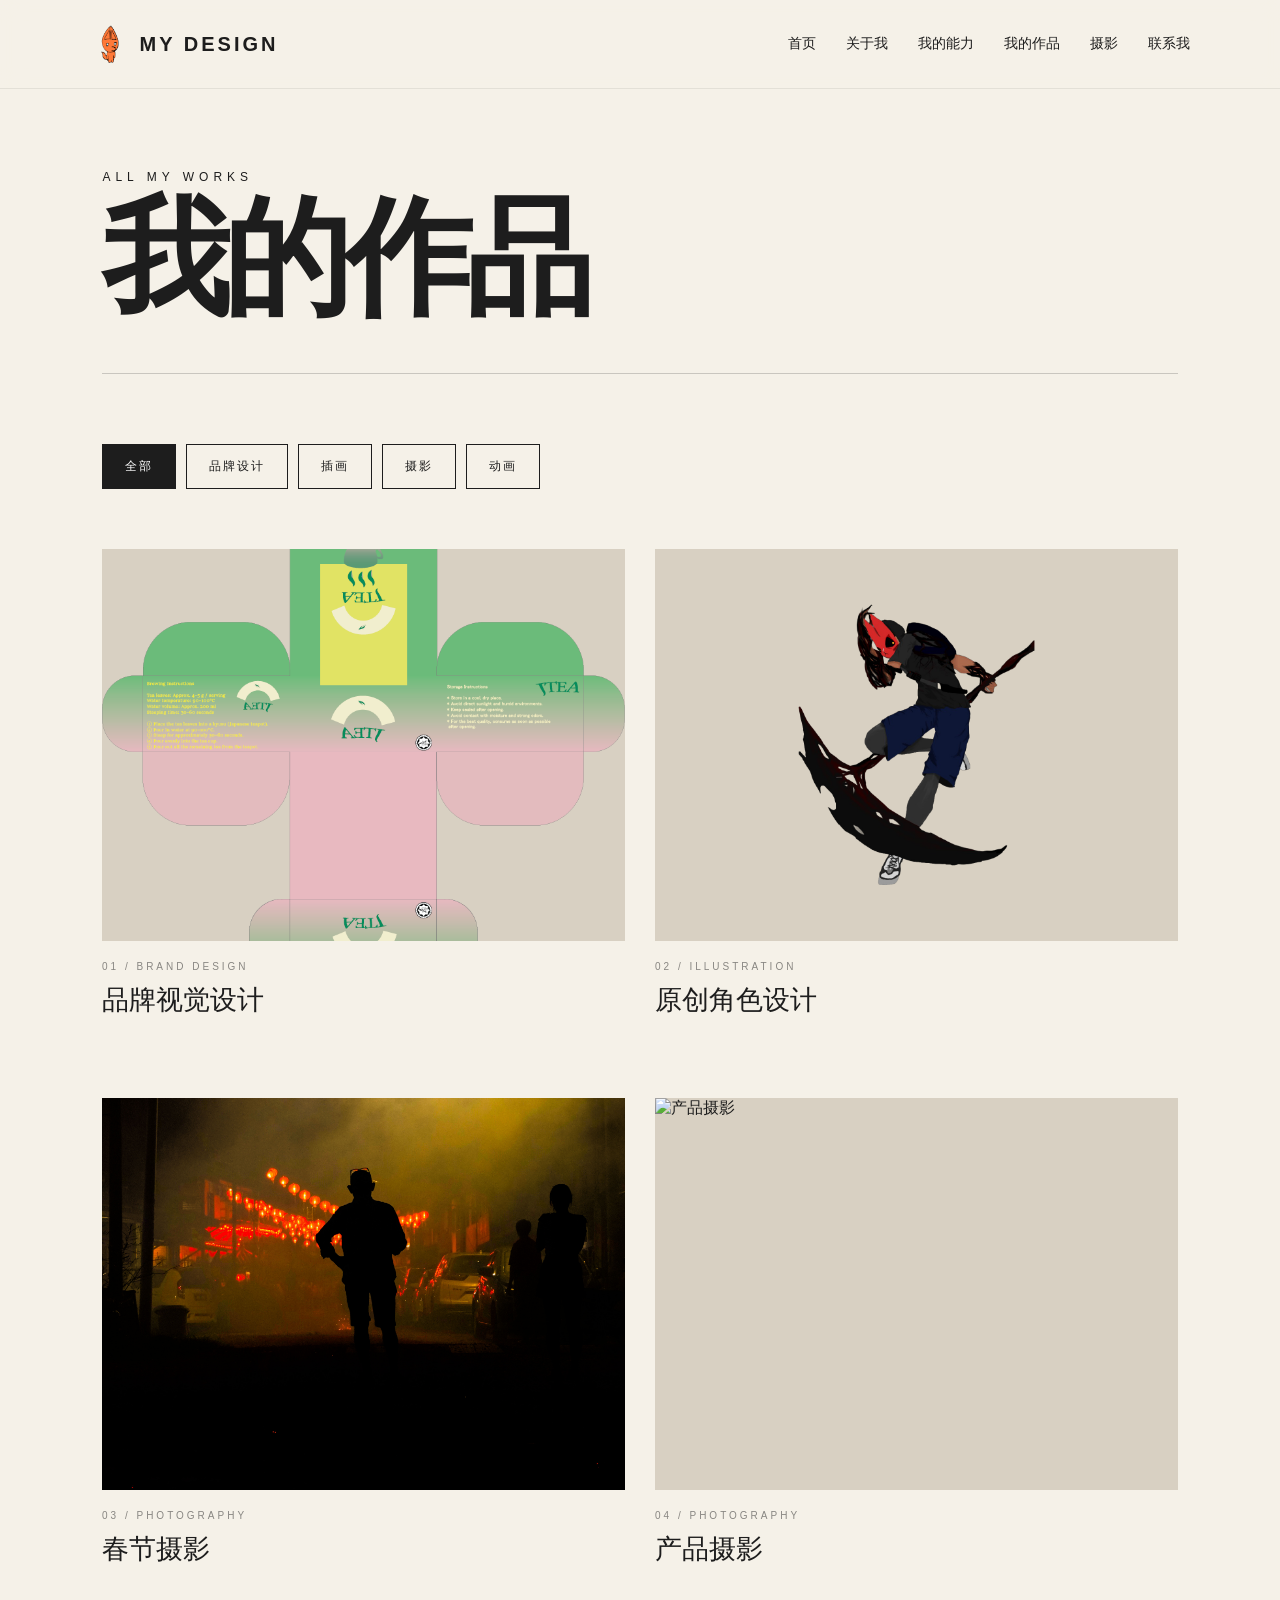
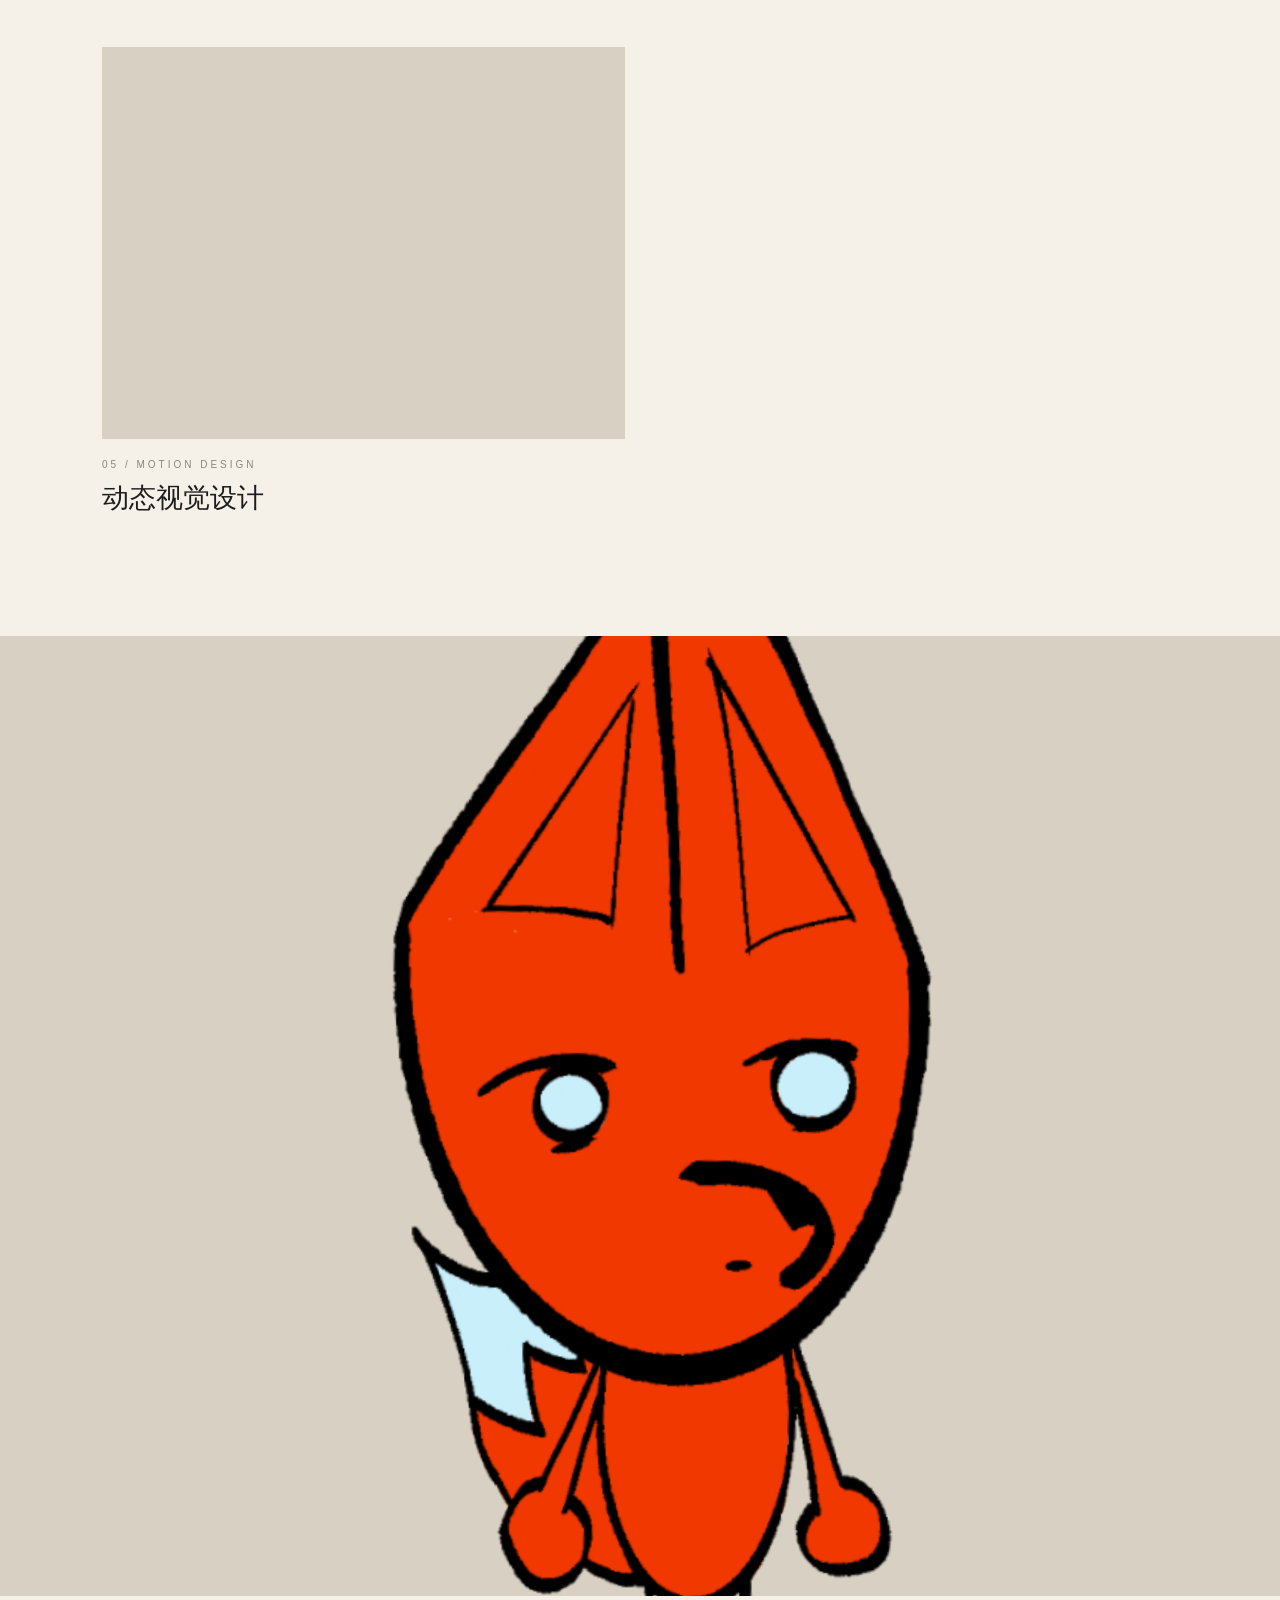
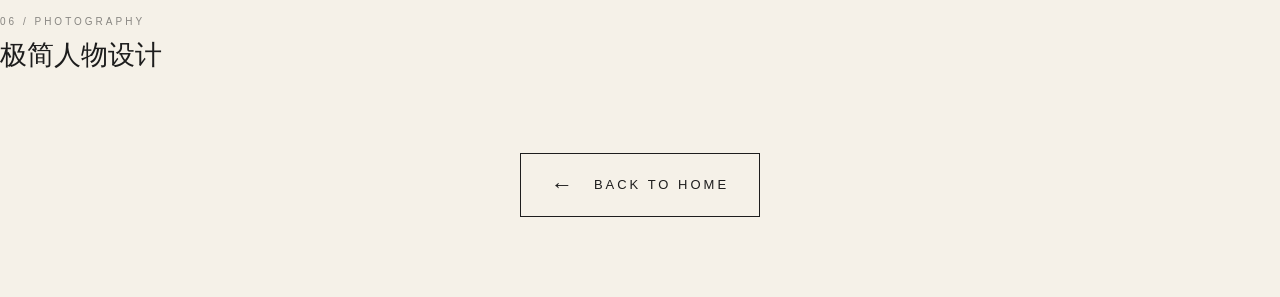
==== works.html @ d19c8706 "Update works.html" ====
<!DOCTYPE html>
<html lang="zh-CN">

<head>

    <meta charset="UTF-8">

    <meta name="viewport"
          content="width=device-width, initial-scale=1.0">

    <title>My Works - XioHu</title>

    <link rel="stylesheet"
          href="./css/works.css">

<link rel="icon"
      type="image/png"
      href="./png/%E6%9C%AA%E5%91%BD%E5%90%8D%E4%BD%9C%E5%93%81.png">

</head>


<body>


<!-- =====================================================
     NAVBAR
===================================================== -->

<header class="navbar">

<a href="./index.html" class="logo">
    <img src="./png/%E6%9C%AA%E5%91%BD%E5%90%8D%E4%BD%9C%E5%93%81.png" alt="XioHu Logo">
    <span>MY DESIGN</span>
</a>


    <nav>

        <a href="./index.html#home">
            首页
        </a>

        <a href="./index.html#about">
            关于我
        </a>

        <a href="./index.html#skills">
            我的能力
        </a>

        <a href="./index.html#works">
            我的作品
        </a>

        <a href="./index.html#photography">
            摄影
        </a>

        <a href="./index.html#contact">
            联系我
        </a>

    </nav>

</header>



<!-- =====================================================
     MAIN
===================================================== -->

<main>


<section class="works-page">


    <!-- =================================================
         PAGE TITLE
    ================================================== -->

    <div class="works-heading">

        <p>ALL MY WORKS</p>

        <h1>
            我的作品
        </h1>

        <div class="heading-line"></div>

    </div>



    <!-- =================================================
         FILTER
    ================================================== -->

    <div class="work-filter">

        <button
            class="filter-btn active"
            data-filter="all"
            type="button">

            全部

        </button>


        <button
            class="filter-btn"
            data-filter="brand"
            type="button">

            品牌设计

        </button>


        <button
            class="filter-btn"
            data-filter="illustration"
            type="button">

            插画

        </button>


        <button
            class="filter-btn"
            data-filter="photo"
            type="button">

            摄影

        </button>


        <button
            class="filter-btn"
            data-filter="motion"
            type="button">

            动画

        </button>

    </div>



    <!-- =================================================
         WORK GALLERY
    ================================================== -->

    <div class="works-gallery">


        <!-- =================================================
             WORK 01
        ================================================== -->

        <article
            class="portfolio-card"
            data-category="brand"
            data-type="image">

            <div class="portfolio-media">

                <img
                    src="./png/disign2.png"
                    alt="品牌视觉设计"
                    loading="lazy">

                <div class="portfolio-overlay">

                    <div class="overlay-content">

                        <p>
                            BRAND DESIGN
                        </p>

                        <h2>
                            品牌视觉设计
                        </h2>

                        <span>
                            Logo、包装以及品牌视觉系统设计。
                        </span>

                        <div class="view-work">
                            VIEW WORK ↗
                        </div>

                    </div>

                </div>

            </div>


            <div class="portfolio-info">

                <span>
                    01 / BRAND DESIGN
                </span>

                <h3>
                    品牌视觉设计
                </h3>

            </div>

        </article>



        <!-- =================================================
             WORK 02
        ================================================== -->

        <article
            class="portfolio-card"
            data-category="illustration"
            data-type="image">

            <div class="portfolio-media illustration-media">

                <img
                    src="./png/%5B002566%5D.png"
                    alt="原创角色设计"
                    loading="lazy">

                <div class="portfolio-overlay">

                    <div class="overlay-content">

                        <p>
                            ILLUSTRATION
                        </p>

                        <h2>
                            原创角色设计
                        </h2>

                        <span>
                            原创角色与数字插画作品。
                        </span>

                        <div class="view-work">
                            VIEW WORK ↗
                        </div>

                    </div>

                </div>

            </div>


            <div class="portfolio-info">

                <span>
                    02 / ILLUSTRATION
                </span>

                <h3>
                    原创角色设计
                </h3>

            </div>

        </article>



        <!-- =================================================
             WORK 03
        ================================================== -->

        <article
            class="portfolio-card"
            data-category="photo"
            data-type="image">

            <div class="portfolio-media">

                <img
                    src="./png/photograph/DSC0238.jpg"
                    alt="春节摄影"
                    loading="lazy">

                <div class="portfolio-overlay">

                    <div class="overlay-content">

                        <p>
                            PHOTOGRAPHY
                        </p>

                        <h2>
                            春节摄影
                        </h2>

                        <span>
                            生活、环境与人物摄影作品。
                        </span>

                        <div class="view-work">
                            VIEW PHOTO ↗
                        </div>

                    </div>

                </div>

            </div>


            <div class="portfolio-info">

                <span>
                    03 / PHOTOGRAPHY
                </span>

                <h3>
                    春节摄影
                </h3>

            </div>

        </article>



        <!-- =================================================
             WORK 04
        ================================================== -->

        <article
            class="portfolio-card"
            data-category="photo"
            data-type="image">

            <div class="portfolio-media">

                <img
                    src="./png/photograph/IMG_1667.JPG"
                    alt="产品摄影"
                    loading="lazy">

                <div class="portfolio-overlay">

                    <div class="overlay-content">

                        <p>
                            PHOTOGRAPHY
                        </p>

                        <h2>
                            产品摄影
                        </h2>

                        <span>
                            产品与商业视觉摄影。
                        </span>

                        <div class="view-work">
                            VIEW PHOTO ↗
                        </div>

                    </div>

                </div>

            </div>


            <div class="portfolio-info">

                <span>
                    04 / PHOTOGRAPHY
                </span>

                <h3>
                    产品摄影
                </h3>

            </div>

        </article>



        <!-- =================================================
             WORK 05
        ================================================== -->

        <article
            class="portfolio-card"
            data-category="motion"
            data-type="video">

            <div class="portfolio-media">

                <video
                    muted
                    loop
                    autoplay
                    playsinline
                    preload="metadata">

                    <source
                        src="./vidio/%E7%BB%98%E7%94%BB%E5%A7%94%E6%89%98_2.mp4"
                        type="video/mp4">

                    您的浏览器不支持视频播放。

                </video>


                <div class="portfolio-overlay">

                    <div class="overlay-content">

                        <p>
                            MOTION DESIGN
                        </p>

                        <h2>
                            动态视觉设计
                        </h2>

                        <span>
                            动画、视频编辑与动态视觉作品。
                        </span>

                        <div class="view-work">
                            VIEW VIDEO ↗
                        </div>

                    </div>

                </div>

            </div>


            <div class="portfolio-info">

                <span>
                    05 / MOTION DESIGN
                </span>

                <h3>
                    动态视觉设计
                </h3>

            </div>

        </article>


    </div>

</section>

</main>

        <!-- =================================================
             WORK 06
        ================================================== -->

        <article
            class="portfolio-card"
            data-category="illustration"
            data-type="image">

            <div class="portfolio-media">

                <img
                    src="./png/oc1 (1).png"
                    alt="极简人物设计"
                    loading="lazy">

                <div class="portfolio-overlay">

                    <div class="overlay-content">

                        <p>
                            ILLUSTRATION
                        </p>

                        <h2>
                            极简人物设计
                        </h2>

                        <span>
                            极简的卡通人物设计
                        </span>

                        <div class="view-work">
                            VIEW PHOTO ↗
                        </div>

                    </div>

                </div>

            </div>


            <div class="portfolio-info">

                <span>
                    06 / PHOTOGRAPHY
                </span>

                <h3>
                    极简人物设计
                </h3>

            </div>

        </article>


<!-- =====================================================
     LIGHTBOX
===================================================== -->

<div
    class="work-lightbox"
    id="workLightbox"
    aria-hidden="true">

    <button
        class="lightbox-close"
        id="lightboxClose"
        type="button"
        aria-label="关闭">

        ×

    </button>


    <div
        class="lightbox-inner"
        id="lightboxInner">

    </div>

</div>



<!-- =====================================================
     FOOTER
===================================================== -->

<footer class="works-footer">

    <a href="./index.html" class="back-home">
        <span class="back-arrow">←</span>
        <span>BACK TO HOME</span>
    </a>

</footer>


<script src="./js/works.js"></script>

</body>

</html>
---- css/works.css ----
/* =========================================================
   GLOBAL
========================================================= */

* {
    margin: 0;
    padding: 0;
    box-sizing: border-box;
}


html {
    scroll-behavior: smooth;
}


body {
    font-family:
        Arial,
        Helvetica,
        sans-serif;

    background: #f5f1e8;

    color: #1d1d1d;

    overflow-x: hidden;
}


img,
video {
    max-width: 100%;
}



/* =========================================================
   NAVBAR
========================================================= */

.navbar {

    width: 100%;

    padding: 25px 7%;

    display: flex;

    justify-content: space-between;

    align-items: center;

    position: fixed;

    top: 0;
    left: 0;

    background:
        rgba(245, 241, 232, 0.88);

    backdrop-filter:
        blur(12px);

    -webkit-backdrop-filter:
        blur(12px);

    border-bottom:
        1px solid
        rgba(29, 29, 29, 0.08);

    z-index: 1000;
}


/* =========================
   LOGO
========================= */

.logo {
    display: flex;
    align-items: center;
    gap: 12px;

    text-decoration: none;
    color: #1d1d1d;

    font-size: 20px;
    font-weight: bold;
    letter-spacing: 3px;

    transition: opacity 0.3s ease,
                transform 0.3s ease;
}


/* Logo 图标 */

.logo img {
    width: 38px;
    height: 38px;

    object-fit: contain;

    display: block;

    transition: transform 0.4s ease;
}


/* 鼠标移动到 Logo */

.logo:hover {
    opacity: 0.75;
}


/* 图标旋转/放大 */

.logo:hover img {
    transform: scale(1.08) rotate(-5deg);
}

.navbar nav {

    display: flex;

    gap: 30px;
}


.navbar nav a {

    color: #1d1d1d;

    text-decoration: none;

    font-size: 14px;

    position: relative;

    transition:
        opacity 0.3s ease,
        transform 0.3s ease;
}


.navbar nav a::after {

    content: "";

    position: absolute;

    left: 0;
    bottom: -6px;

    width: 100%;
    height: 1px;

    background: #1d1d1d;

    transform:
        scaleX(0);

    transform-origin: right;

    transition:
        transform 0.35s ease;
}


.navbar nav a:hover {

    opacity: 0.7;

    transform:
        translateY(-2px);
}


.navbar nav a:hover::after {

    transform:
        scaleX(1);

    transform-origin: left;
}



/* =========================================================
   WORK PAGE
========================================================= */

.works-page {

    min-height: 100vh;

    padding:
        170px
        8%
        120px;
}



/* =========================================================
   HEADING
========================================================= */

.works-heading {

    margin-bottom: 70px;
}


.works-heading > p {

    font-size: 12px;

    letter-spacing: 5px;

    margin-bottom: 20px;
}


.works-heading h1 {

    font-size:
        clamp(
            70px,
            10vw,
            150px
        );

    line-height: 0.85;

    letter-spacing: -7px;

    font-weight: 900;
}


.heading-line {

    width: 100%;

    height: 1px;

    background: #1d1d1d;

    margin-top: 60px;

    opacity: 0.2;
}



/* =========================================================
   FILTER
========================================================= */

.work-filter {

    display: flex;

    flex-wrap: wrap;

    gap: 10px;

    margin-bottom: 60px;
}


.filter-btn {

    border:
        1px solid #1d1d1d;

    background: transparent;

    color: #1d1d1d;

    padding:
        13px 22px;

    font-size: 12px;

    letter-spacing: 2px;

    cursor: pointer;

    position: relative;

    overflow: hidden;

    transition:
        color 0.35s ease,
        transform 0.35s ease;
}


.filter-btn::before {

    content: "";

    position: absolute;

    inset: 0;

    background: #1d1d1d;

    transform:
        translateY(100%);

    transition:
        transform 0.35s ease;

    z-index: -1;
}


.filter-btn:hover {

    color: white;

    transform:
        translateY(-3px);
}


.filter-btn:hover::before {

    transform:
        translateY(0);
}


.filter-btn.active {

    background: #1d1d1d;

    color: white;
}


.filter-btn.active::before {

    display: none;
}



/* =========================================================
   GALLERY
========================================================= */

.works-gallery {

    display: grid;

    grid-template-columns:
        repeat(2, minmax(0, 1fr));

    gap:
        80px 30px;
}



/* =========================================================
   CARD
========================================================= */

.portfolio-card {

    min-width: 0;

    animation:
        cardReveal
        0.7s
        cubic-bezier(.16,1,.3,1)
        both;
}


@keyframes cardReveal {

    from {

        opacity: 0;

        transform:
            translateY(35px)
            scale(0.98);
    }

    to {

        opacity: 1;

        transform:
            translateY(0)
            scale(1);
    }

}



/* =========================================================
   MEDIA
========================================================= */

.portfolio-media {

    position: relative;

    width: 100%;

    aspect-ratio: 4 / 3;

    overflow: hidden;

    background: #d8d0c2;

    cursor: pointer;
}


.portfolio-media img,
.portfolio-media video {

    width: 100%;

    height: 100%;

    display: block;

    object-fit: cover;

    transition:
        transform
        0.8s
        cubic-bezier(.16,1,.3,1),

        filter
        0.6s ease;
}


/* 插画不要裁切 */

.illustration-media img {

    object-fit: contain;

    background:
        #d8d0c2;

    padding: 20px;
}



/* =========================================================
   IMAGE HOVER
========================================================= */

.portfolio-card:hover
.portfolio-media img,

.portfolio-card:hover
.portfolio-media video {

    transform:
        scale(1.06);
}



/* =========================================================
   OVERLAY
========================================================= */

.portfolio-overlay {

    position: absolute;

    inset: 0;

    display: flex;

    align-items: flex-end;

    padding: 35px;

    background:
        linear-gradient(
            to top,
            rgba(0,0,0,0.9),
            rgba(0,0,0,0.35),
            transparent
        );

    opacity: 0;

   pointer-events: none;

    transition:
        opacity 0.5s ease;
}


.portfolio-card:hover
.portfolio-overlay {

    opacity: 1;
}



/* =========================================================
   OVERLAY CONTENT
========================================================= */

.overlay-content {

    color: white;

    transform:
        translateY(25px);

    transition:
        transform
        0.5s
        cubic-bezier(.16,1,.3,1);
}


.portfolio-card:hover
.overlay-content {

    transform:
        translateY(0);
}


.overlay-content p {

    font-size: 10px;

    letter-spacing: 4px;

    margin-bottom: 12px;

    opacity: 0.7;
}


.overlay-content h2 {

    font-size: 32px;

    margin-bottom: 12px;

    font-weight: 500;
}


.overlay-content span {

    display: block;

    max-width: 420px;

    font-size: 13px;

    line-height: 1.7;

    opacity: 0.8;

    margin-bottom: 22px;
}


.view-work {

    display: inline-block;

    font-size: 11px;

    letter-spacing: 3px;

    border-bottom:
        1px solid white;

    padding-bottom: 5px;
}



/* =========================================================
   CARD INFO
========================================================= */

.portfolio-info {

    padding-top: 20px;
}


.portfolio-info span {

    display: block;

    font-size: 10px;

    letter-spacing: 3px;

    opacity: 0.5;

    margin-bottom: 10px;
}


.portfolio-info h3 {

    font-size: 27px;

    font-weight: 500;
}



/* =========================================================
   FILTER HIDDEN
========================================================= */

.portfolio-card.hidden {

    display: none;
}



/* =========================================================
   LIGHTBOX
========================================================= */

.work-lightbox {

    position: fixed;

    inset: 0;

    width: 100%;

    height: 100%;

    background:
        rgba(10,10,10,0.96);

    display: flex;

    justify-content: center;

    align-items: center;

    padding: 50px;

    opacity: 0;

    visibility: hidden;

    pointer-events: none;

    z-index: 9999;

    transition:
        opacity 0.4s ease,
        visibility 0.4s ease;

    backdrop-filter:
        blur(15px);

    -webkit-backdrop-filter:
        blur(15px);
}


.work-lightbox.active {

    opacity: 1;

    visibility: visible;

    pointer-events: auto;
}



/* =========================================================
   LIGHTBOX INNER
========================================================= */

.lightbox-inner {

    max-width: 92vw;

    max-height: 90vh;

    display: flex;

    justify-content: center;

    align-items: center;

    transform:
        scale(0.85);

    opacity: 0;

    transition:
        transform
        0.5s
        cubic-bezier(.16,1,.3,1),

        opacity
        0.4s ease;
}


.work-lightbox.active
.lightbox-inner {

    transform:
        scale(1);

    opacity: 1;
}


.lightbox-inner img,
.lightbox-inner video {

    max-width: 92vw;

    max-height: 88vh;

    width: auto;

    height: auto;

    display: block;

    object-fit: contain;

    box-shadow:
        0 30px 100px
        rgba(0,0,0,0.5);
}



/* =========================================================
   CLOSE BUTTON
========================================================= */

.lightbox-close {

    position: absolute;

    top: 25px;

    right: 35px;

    width: 55px;

    height: 55px;

    border:
        1px solid
        rgba(255,255,255,0.3);

    background:
        rgba(255,255,255,0.08);

    color: white;

    font-size: 35px;

    font-weight: 200;

    cursor: pointer;

    z-index: 10001;

    transition:
        background 0.3s ease,
        color 0.3s ease,
        transform 0.3s ease;
}


.lightbox-close:hover {

    background: white;

    color: #1d1d1d;

    transform:
        rotate(90deg);
}



/* =========================================================
   FOOTER
========================================================= */

footer {

    padding: 30px;

    background: #1d1d1d;

    text-align: center;
}


footer a {

    color: white;

    text-decoration: none;

    font-size: 12px;

    letter-spacing: 3px;

    transition:
        opacity 0.3s ease;
}


footer a:hover {

    opacity: 0.5;
}



/* =========================================================
   MOBILE
========================================================= */

@media (max-width: 768px) {


    /* NAVBAR */

    .navbar {

        padding: 20px;
    }


    .navbar nav {

        display: none;
    }



    /* PAGE */

    .works-page {

        padding:
            130px
            20px
            80px;
    }



    /* TITLE */

    .works-heading {

        margin-bottom: 50px;
    }


    .works-heading h1 {

        font-size: 70px;

        letter-spacing: -4px;
    }


    .heading-line {

        margin-top: 40px;
    }



    /* FILTER */

    .work-filter {

        gap: 8px;

        margin-bottom: 45px;
    }


    .filter-btn {

        padding:
            11px 16px;

        font-size: 11px;
    }



    /* GALLERY */

    .works-gallery {

        grid-template-columns: 1fr;

        gap: 60px;
    }



    /* MEDIA */

    .portfolio-media {

        aspect-ratio: 4 / 3;
    }


    .illustration-media {

        aspect-ratio: 4 / 3;
    }



    /* OVERLAY */

    .portfolio-overlay {

        opacity: 1;

        padding: 25px;

        background:
            linear-gradient(
                to top,
                rgba(0,0,0,0.82),
                rgba(0,0,0,0.1),
                transparent
            );
    }


    .overlay-content {

        transform:
            translateY(0);
    }


    .overlay-content p {

        font-size: 9px;

        letter-spacing: 3px;
    }


    .overlay-content h2 {

        font-size: 25px;
    }


    .overlay-content span {

        font-size: 12px;

        margin-bottom: 15px;
    }



    /* INFO */

    .portfolio-info h3 {

        font-size: 24px;
    }



    /* LIGHTBOX */

    .work-lightbox {

        padding: 20px;
    }


    .lightbox-inner {

        max-width: 95vw;

        max-height: 85vh;
    }


    .lightbox-inner img,
    .lightbox-inner video {

        max-width: 95vw;

        max-height: 82vh;
    }


    .lightbox-close {

        top: 15px;

        right: 15px;

        width: 45px;

        height: 45px;

        font-size: 28px;
    }



    /* FOOTER */

    footer {

        padding:
            25px 20px;
    }

}
/* =========================
   BACK TO HOME
========================= */

.works-footer {
    width: 100%;
    padding: 80px 8%;
    display: flex;
    justify-content: center;
    align-items: center;
    background: #f5f1e8;
}


/* 按钮 */

.back-home {
    position: relative;

    display: inline-flex;
    align-items: center;
    gap: 18px;

    padding: 18px 30px;

    border: 1px solid #1d1d1d;

    color: #1d1d1d;

    text-decoration: none;

    font-size: 13px;
    letter-spacing: 3px;

    overflow: hidden;

    transition:
        color 0.4s ease,
        transform 0.4s ease;
}


/* 黑色背景动画 */

.back-home::before {
    content: "";

    position: absolute;

    left: 0;
    bottom: 0;

    width: 100%;
    height: 0%;

    background: #1d1d1d;

    transition: height 0.4s cubic-bezier(.16,1,.3,1);

    z-index: 0;
}


/* 文字放在背景上面 */

.back-home span {
    position: relative;
    z-index: 1;
}


/* 箭头 */

.back-arrow {
    font-size: 22px;

    transition:
        transform 0.4s cubic-bezier(.16,1,.3,1);
}


/* Hover */

.back-home:hover {
    color: white;

    transform: translateY(-5px);
}


/* 黑色背景升起 */

.back-home:hover::before {
    height: 100%;
}


/* 箭头向左移动 */

.back-home:hover .back-arrow {
    transform: translateX(-7px);
}
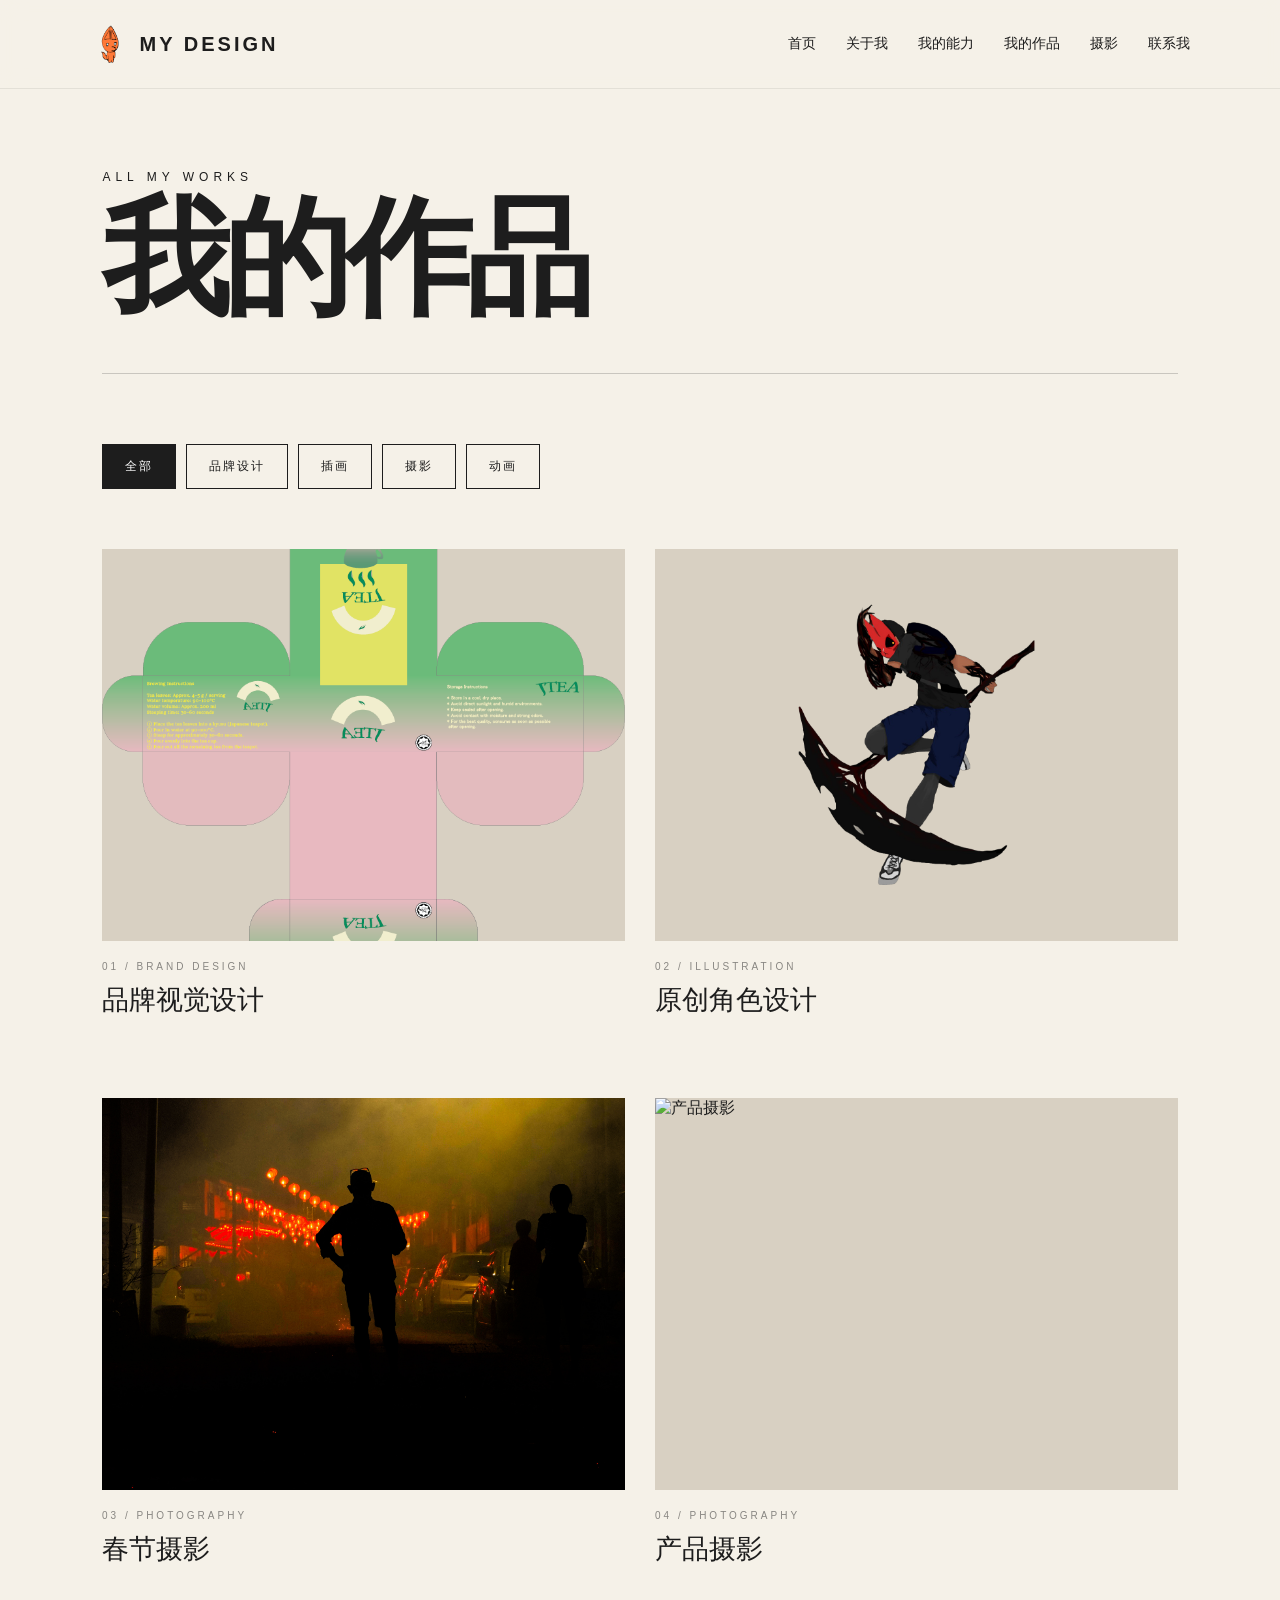
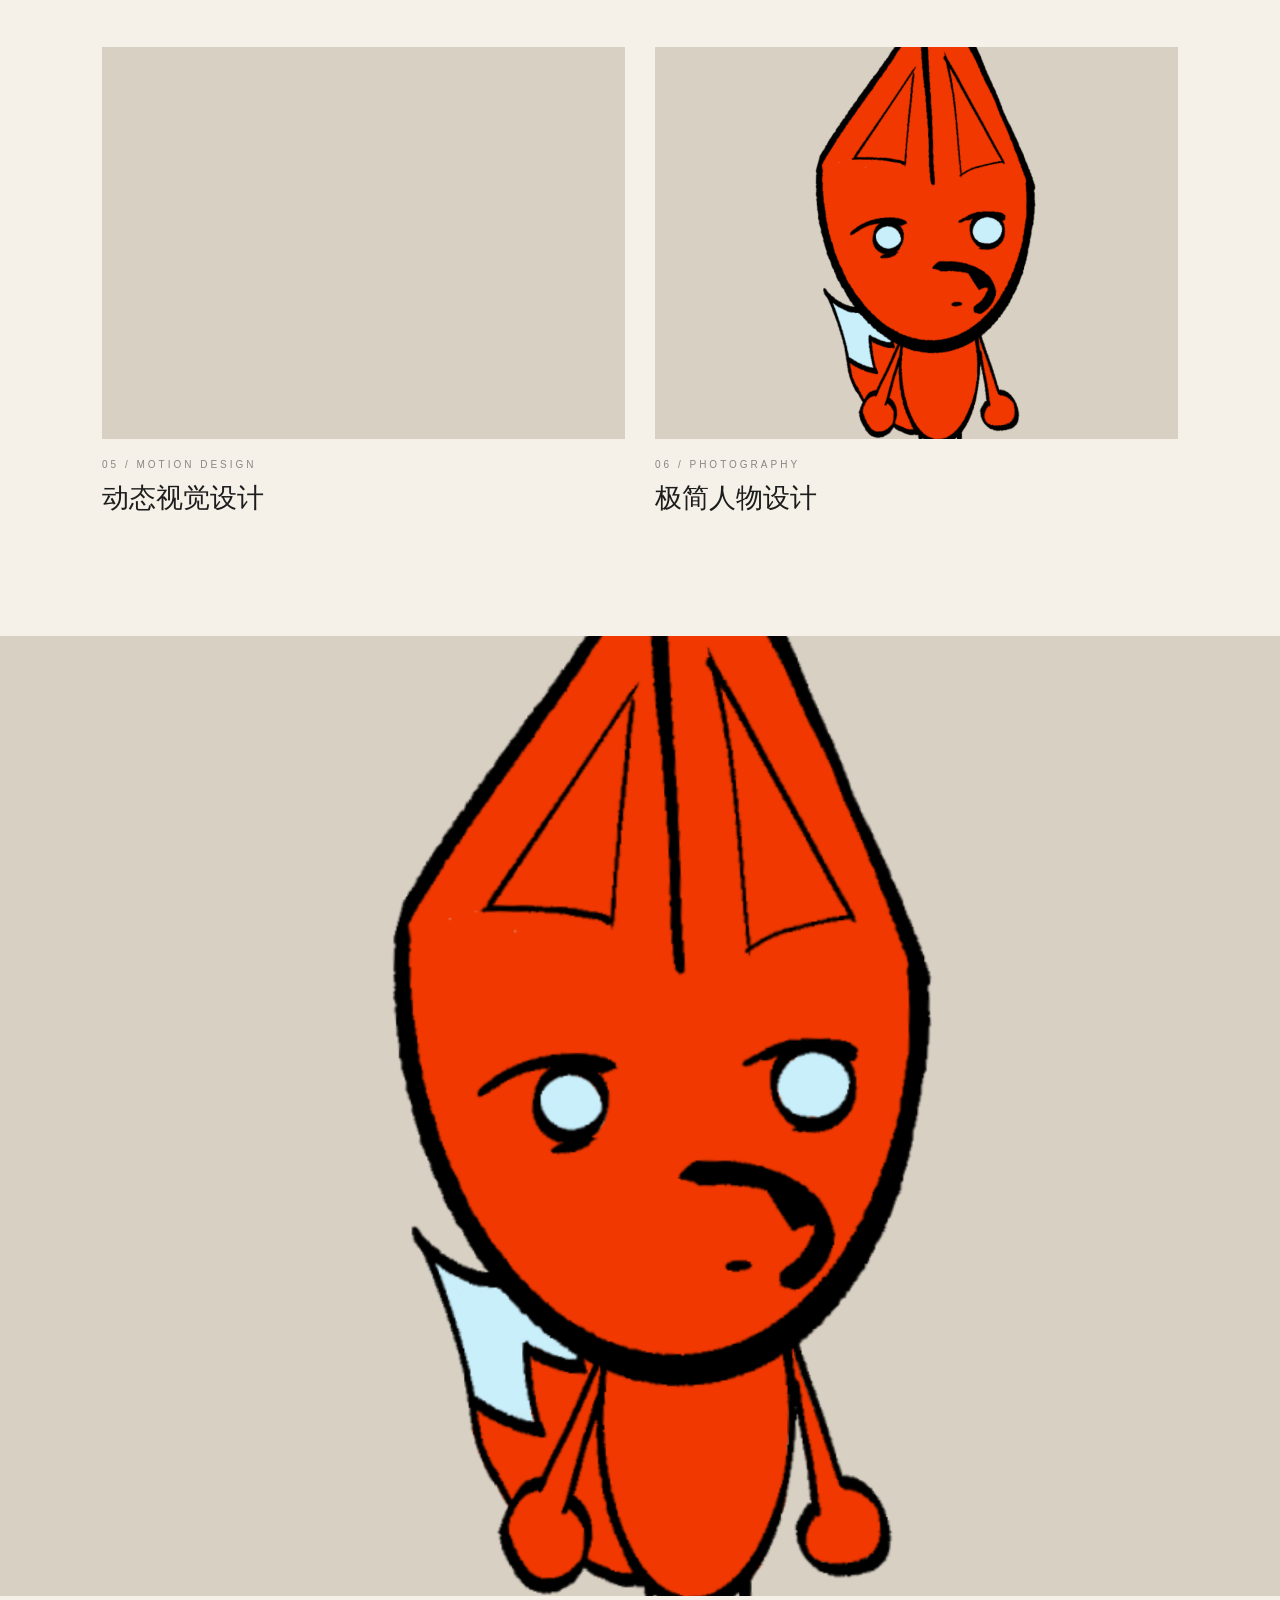
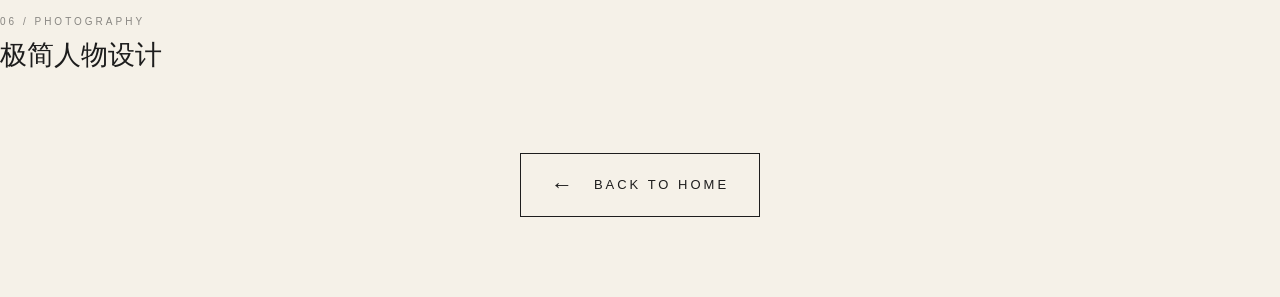
==== commit 566fdde3: "Update works.html" ====
--- a/works.html
+++ b/works.html
@@ -464,14 +464,6 @@
             </div>
 
         </article>
-
-
-    </div>
-
-</section>
-
-</main>
-
         <!-- =================================================
              WORK 06
         ================================================== -->
@@ -529,6 +521,69 @@
 
         </article>
 
+    </div>
+
+</section>
+
+    </main>
+        <!-- =================================================
+             WORK 06
+        ================================================== -->
+
+        <article
+            class="portfolio-card"
+            data-category="illustration"
+            data-type="image">
+
+            <div class="portfolio-media">
+
+                <img
+                    src="./png/oc1 (1).png"
+                    alt="极简人物设计"
+                    loading="lazy">
+
+                <div class="portfolio-overlay">
+
+                    <div class="overlay-content">
+
+                        <p>
+                            ILLUSTRATION
+                        </p>
+
+                        <h2>
+                            极简人物设计
+                        </h2>
+
+                        <span>
+                            极简的卡通人物设计
+                        </span>
+
+                        <div class="view-work">
+                            VIEW PHOTO ↗
+                        </div>
+
+                    </div>
+
+                </div>
+
+            </div>
+
+
+            <div class="portfolio-info">
+
+                <span>
+                    06 / PHOTOGRAPHY
+                </span>
+
+                <h3>
+                    极简人物设计
+                </h3>
+
+            </div>
+
+        </article>
+
+    
 
 <!-- =====================================================
      LIGHTBOX
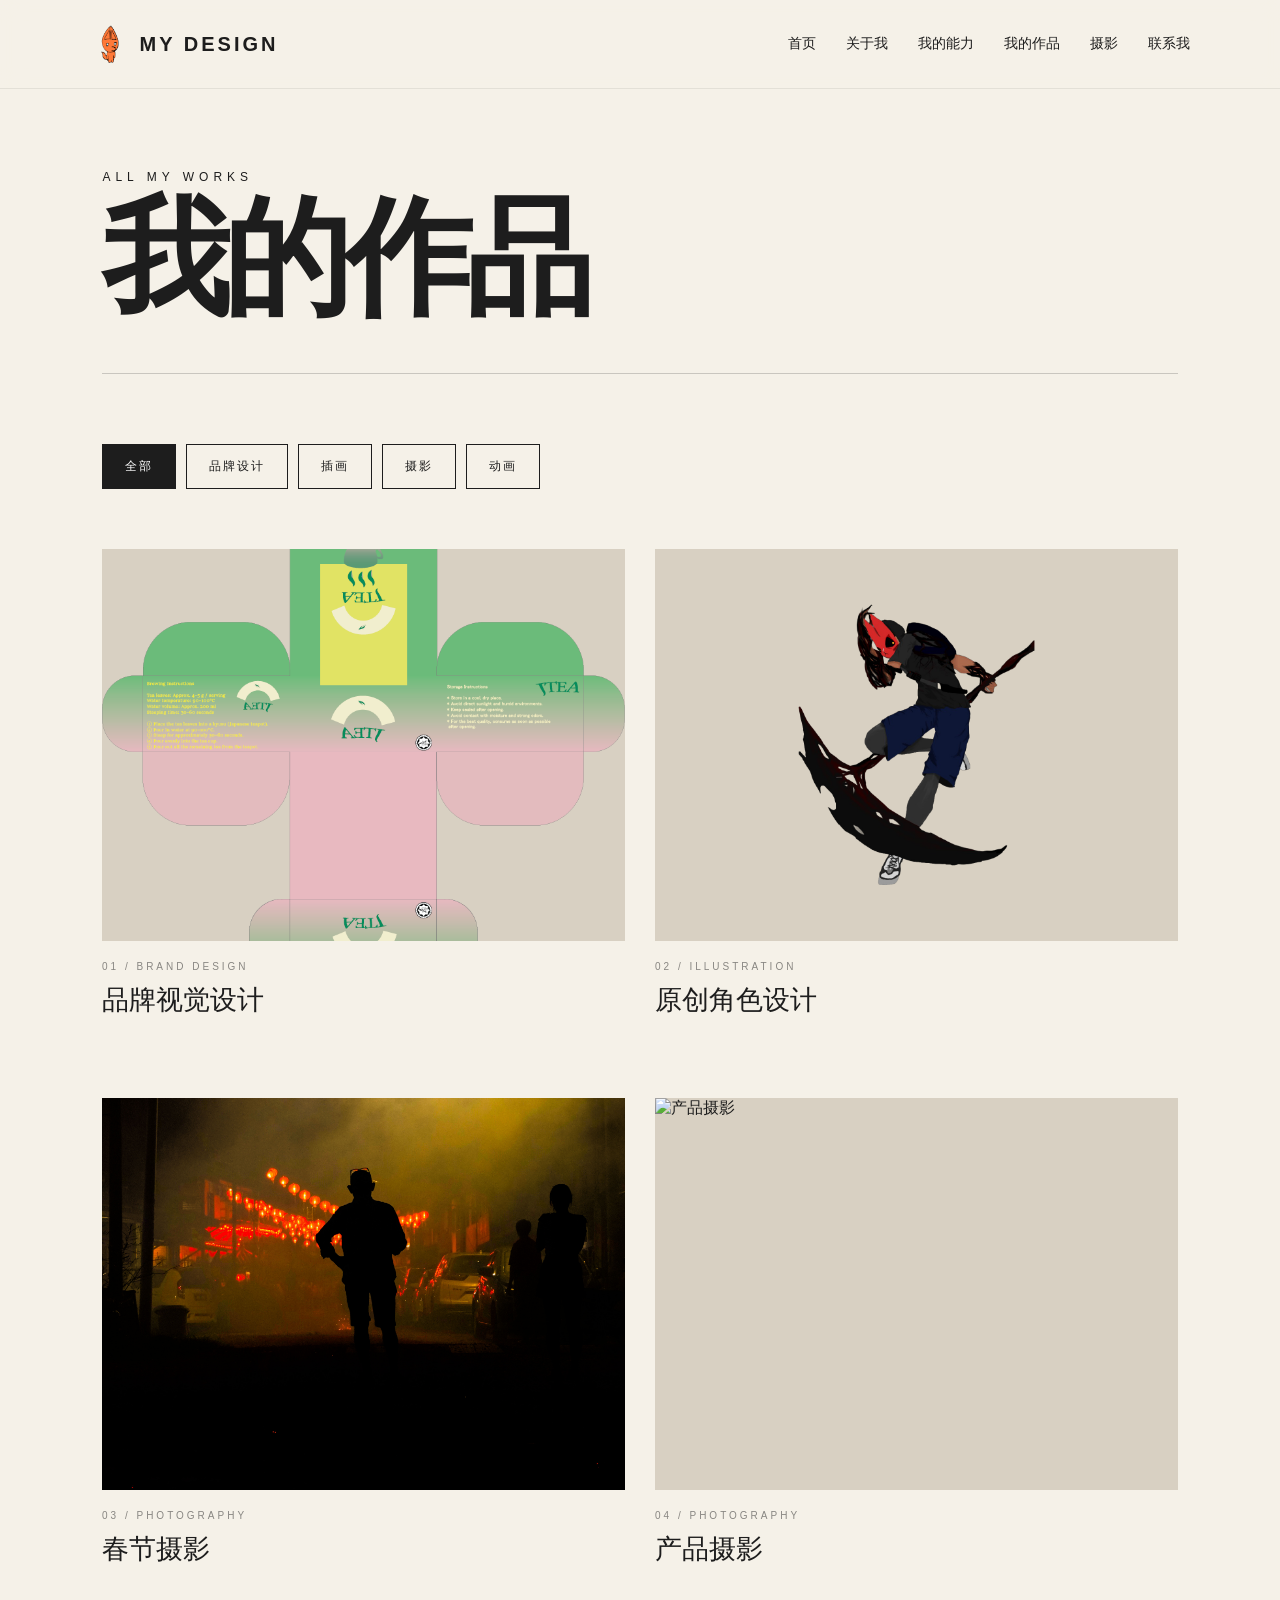
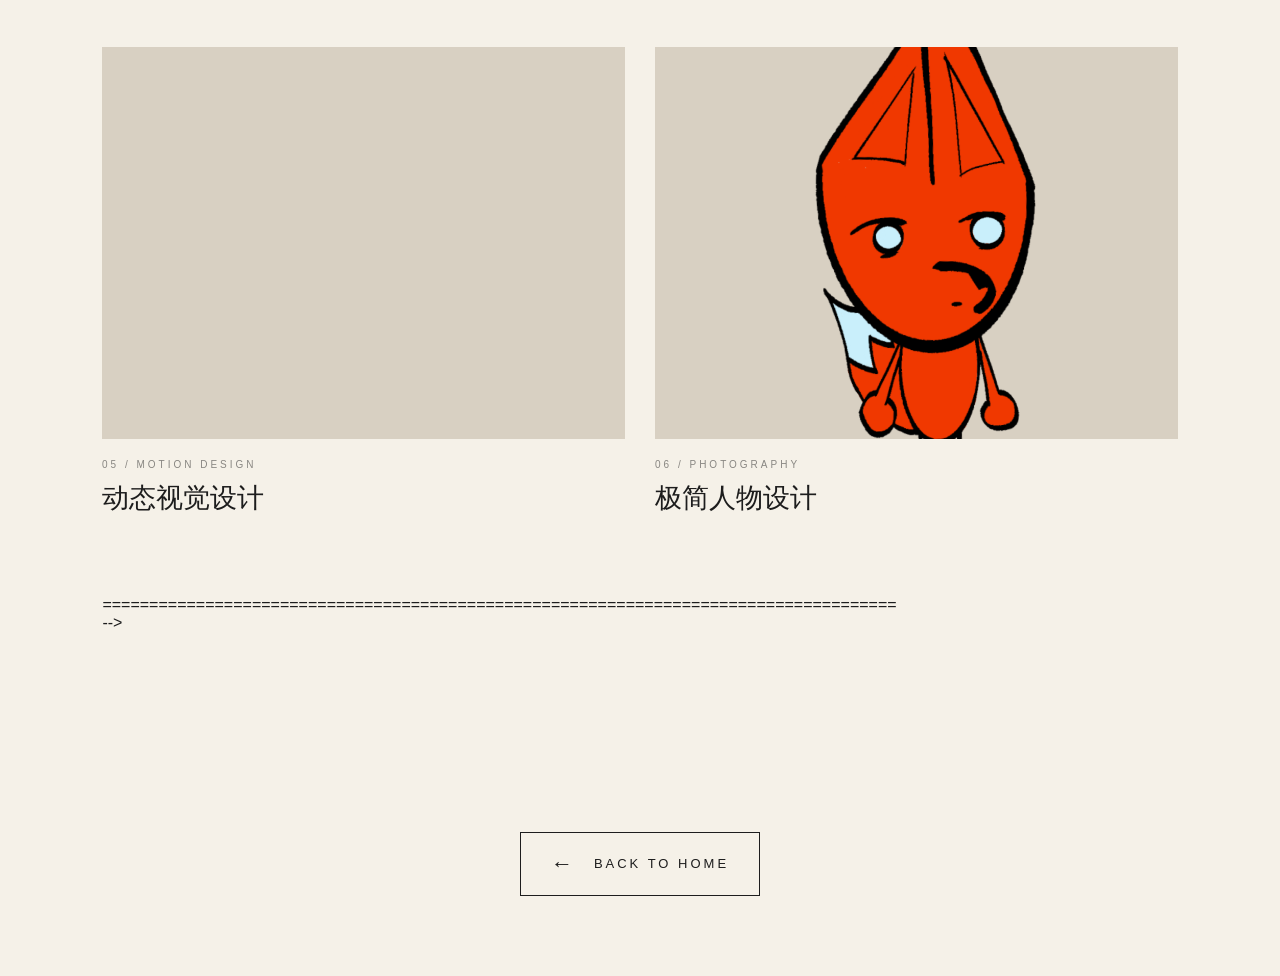
==== commit 2d8aee98: "Update works.html" ====
--- a/works.html
+++ b/works.html
@@ -520,71 +520,13 @@
             </div>
 
         </article>
-
+===================================================================================== -->
     </div>
 
 </section>
 
     </main>
-        <!-- =================================================
-             WORK 06
-        ================================================== -->
-
-        <article
-            class="portfolio-card"
-            data-category="illustration"
-            data-type="image">
-
-            <div class="portfolio-media">
-
-                <img
-                    src="./png/oc1 (1).png"
-                    alt="极简人物设计"
-                    loading="lazy">
-
-                <div class="portfolio-overlay">
-
-                    <div class="overlay-content">
-
-                        <p>
-                            ILLUSTRATION
-                        </p>
-
-                        <h2>
-                            极简人物设计
-                        </h2>
-
-                        <span>
-                            极简的卡通人物设计
-                        </span>
-
-                        <div class="view-work">
-                            VIEW PHOTO ↗
-                        </div>
-
-                    </div>
-
-                </div>
-
-            </div>
-
-
-            <div class="portfolio-info">
-
-                <span>
-                    06 / PHOTOGRAPHY
-                </span>
-
-                <h3>
-                    极简人物设计
-                </h3>
-
-            </div>
-
-        </article>
-
-    
-
+ 
 <!-- =====================================================
      LIGHTBOX
 ===================================================== -->
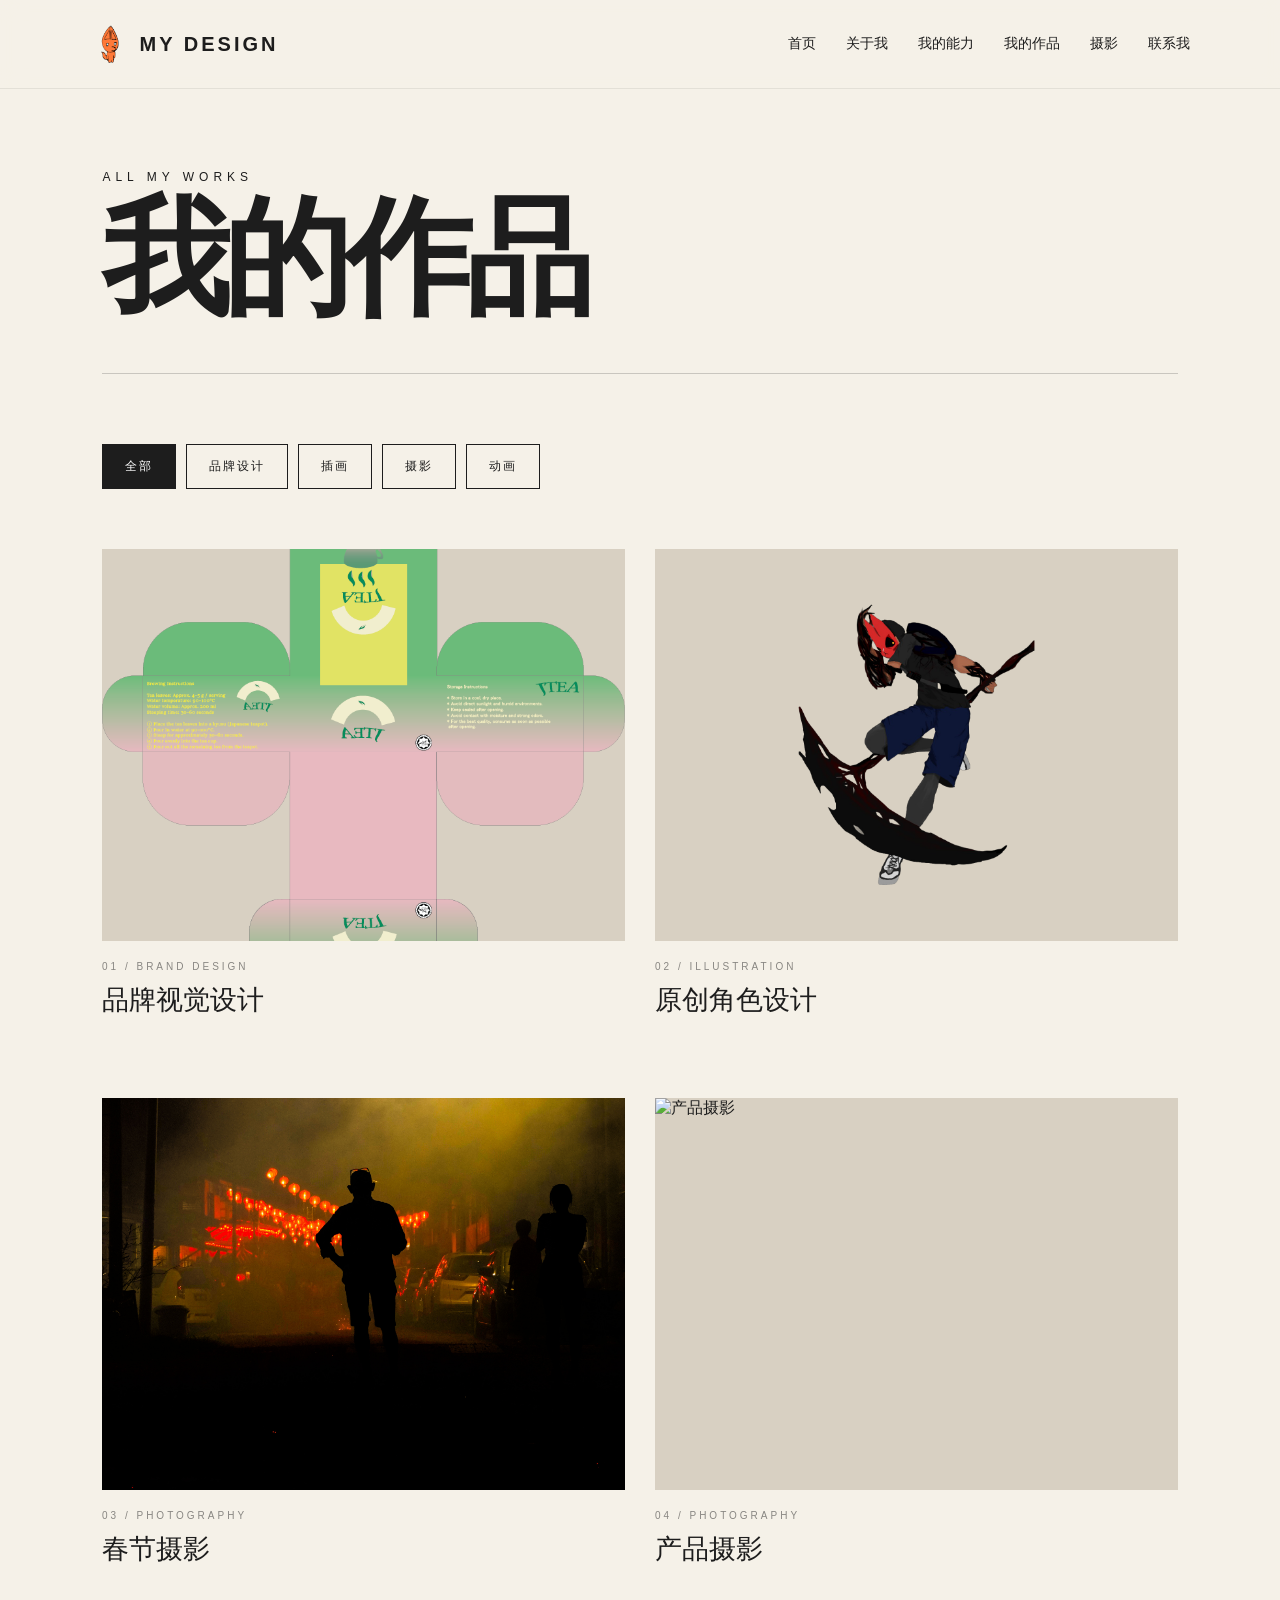
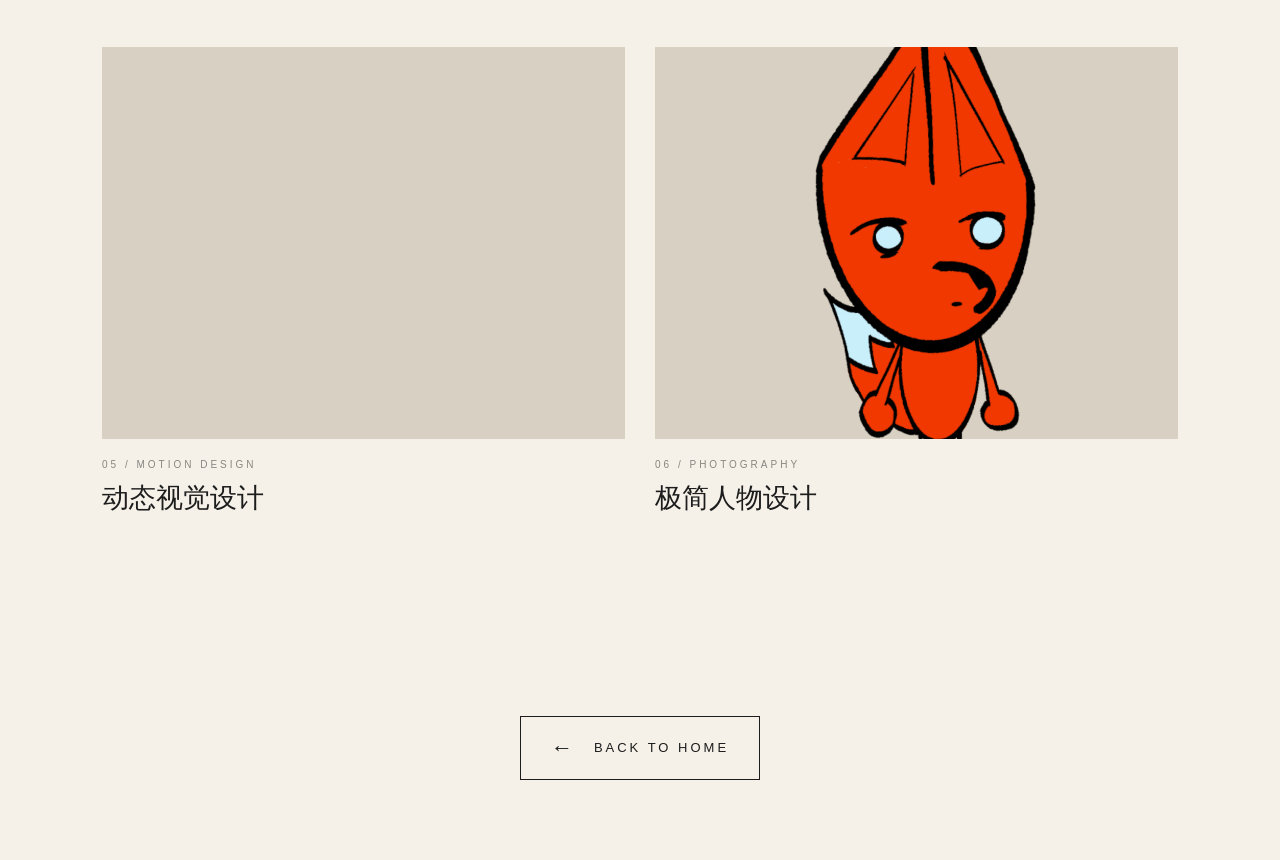
==== commit 301fa4df: "Fix HTML formatting and remove unnecessary lines" ====
--- a/works.html
+++ b/works.html
@@ -520,7 +520,7 @@
             </div>
 
         </article>
-===================================================================================== -->
+
     </div>
 
 </section>
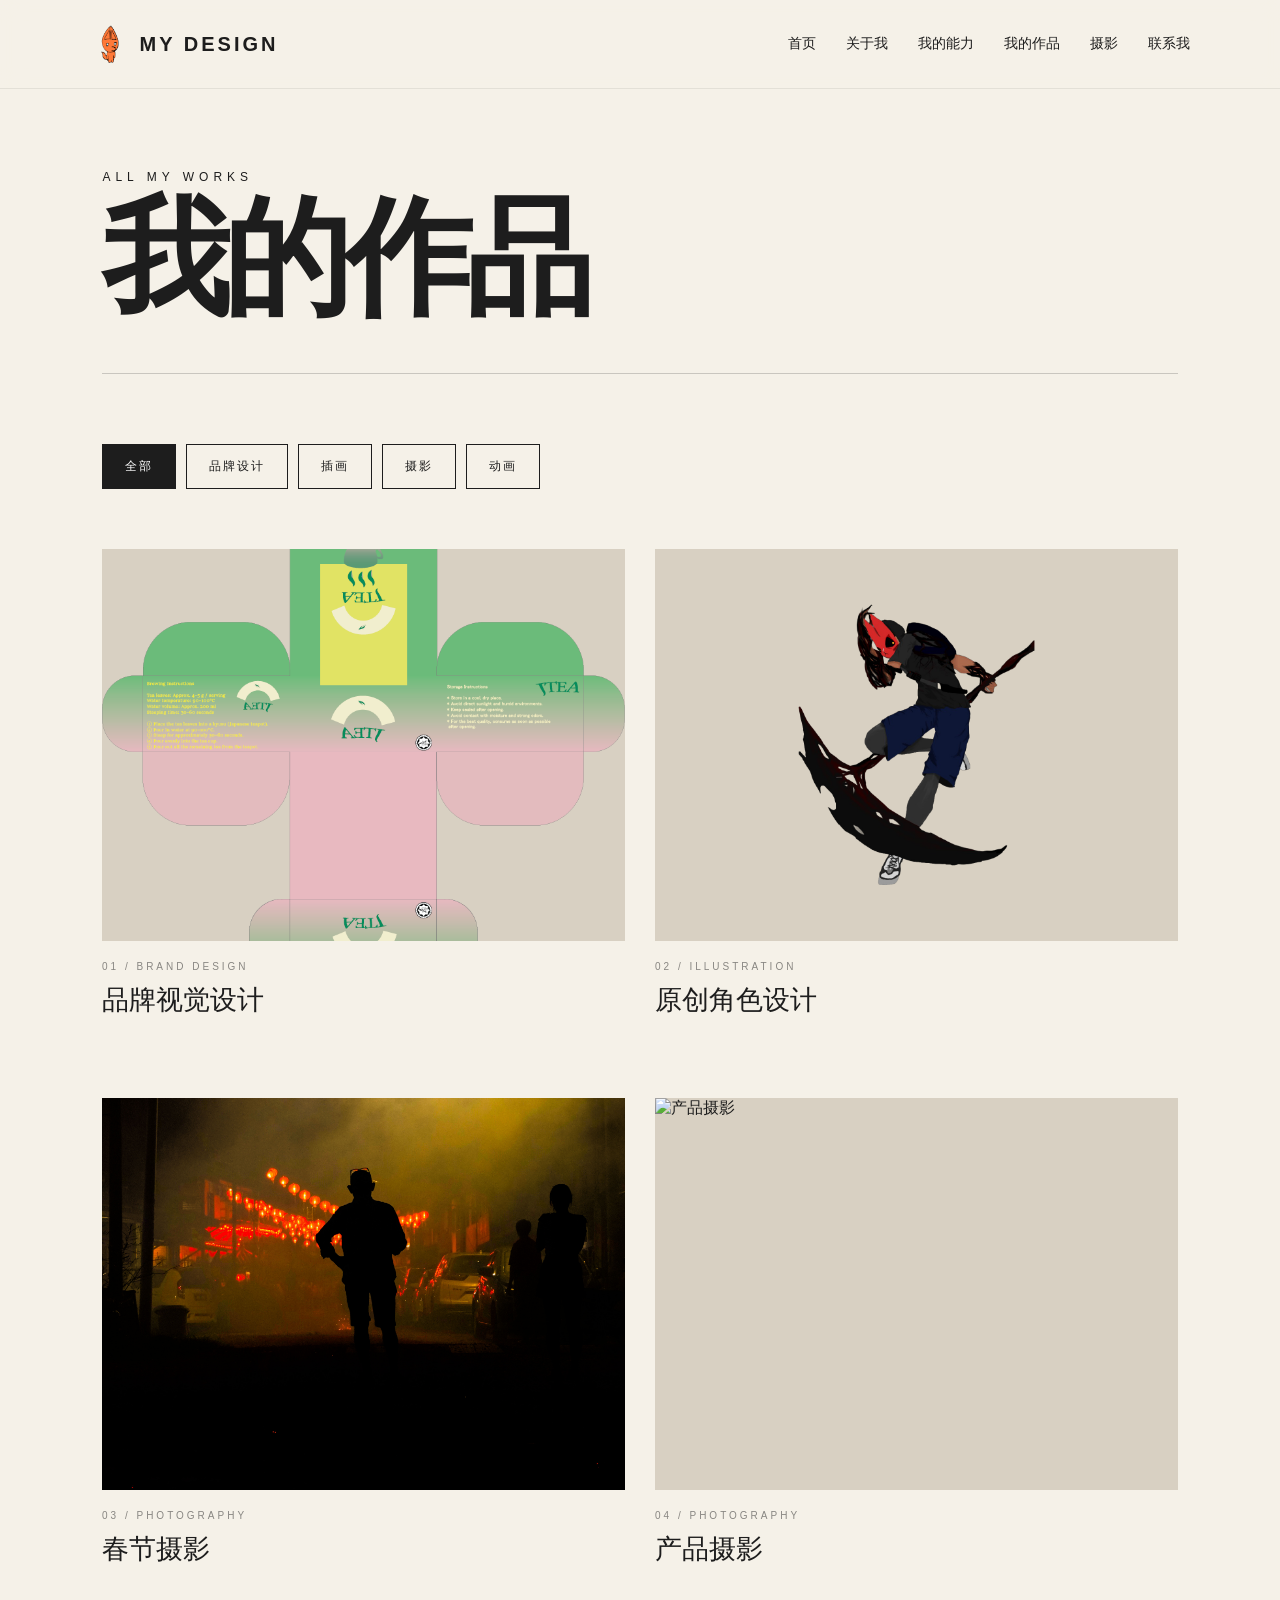
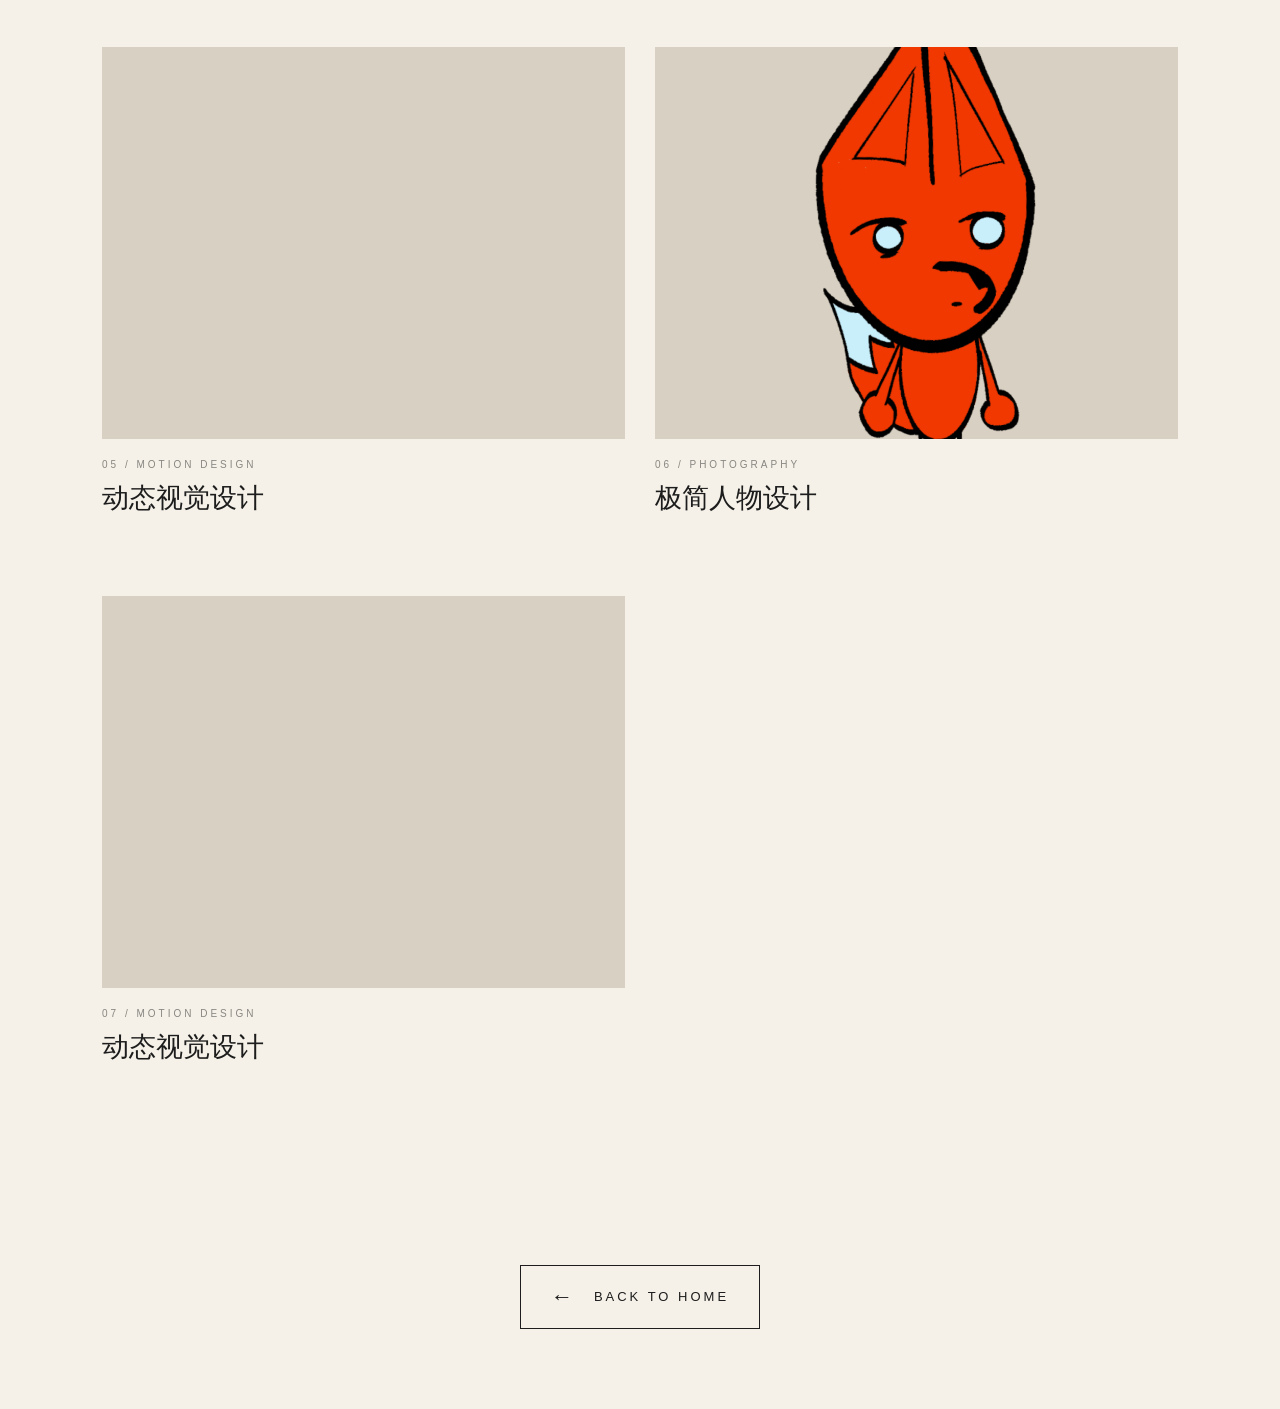
==== commit 5306244f: "Update works.html" ====
--- a/works.html
+++ b/works.html
@@ -521,6 +521,75 @@
 
         </article>
 
+        <!-- =================================================
+             WORK 07
+        ================================================== -->
+
+        <article
+            class="portfolio-card"
+            data-category="motion"
+            data-type="video">
+
+            <div class="portfolio-media">
+
+                <video
+                    muted
+                    loop
+                    autoplay
+                    playsinline
+                    preload="metadata">
+
+                    <source
+                        src="./vidio/%E5%A7%94%E6%89%98%202.mp4"
+                        type="video/mp4">
+
+                    您的浏览器不支持视频播放。
+
+                </video>
+
+
+                <div class="portfolio-overlay">
+
+                    <div class="overlay-content">
+
+                        <p>
+                            MOTION DESIGN
+                        </p>
+
+                        <h2>
+                            动态视觉设计
+                        </h2>
+
+                        <span>
+                            动画、视频编辑与动态视觉作品。
+                        </span>
+
+                        <div class="view-work">
+                            VIEW VIDEO ↗
+                        </div>
+
+                    </div>
+
+                </div>
+
+            </div>
+
+
+            <div class="portfolio-info">
+
+                <span>
+                    07 / MOTION DESIGN
+                </span>
+
+                <h3>
+                    动态视觉设计
+                </h3>
+
+            </div>
+
+        </article>
+
+        
     </div>
 
 </section>
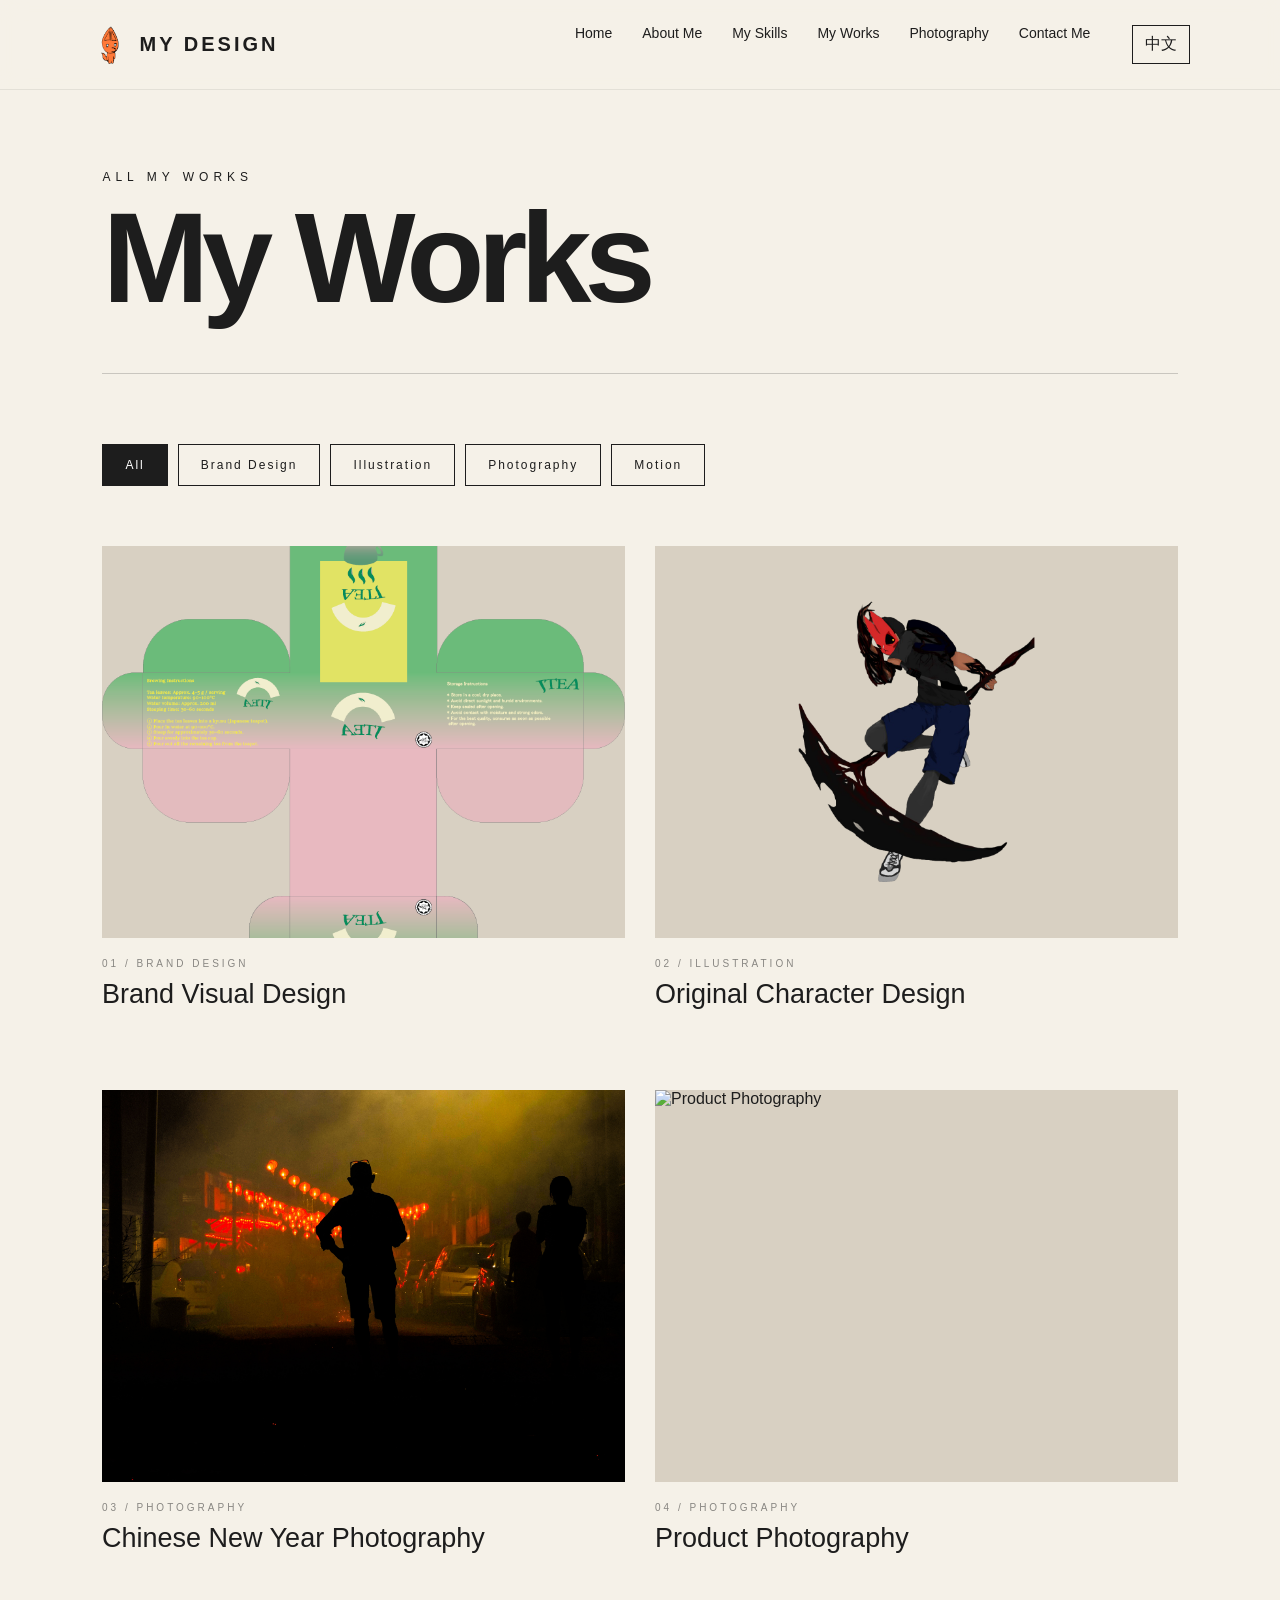
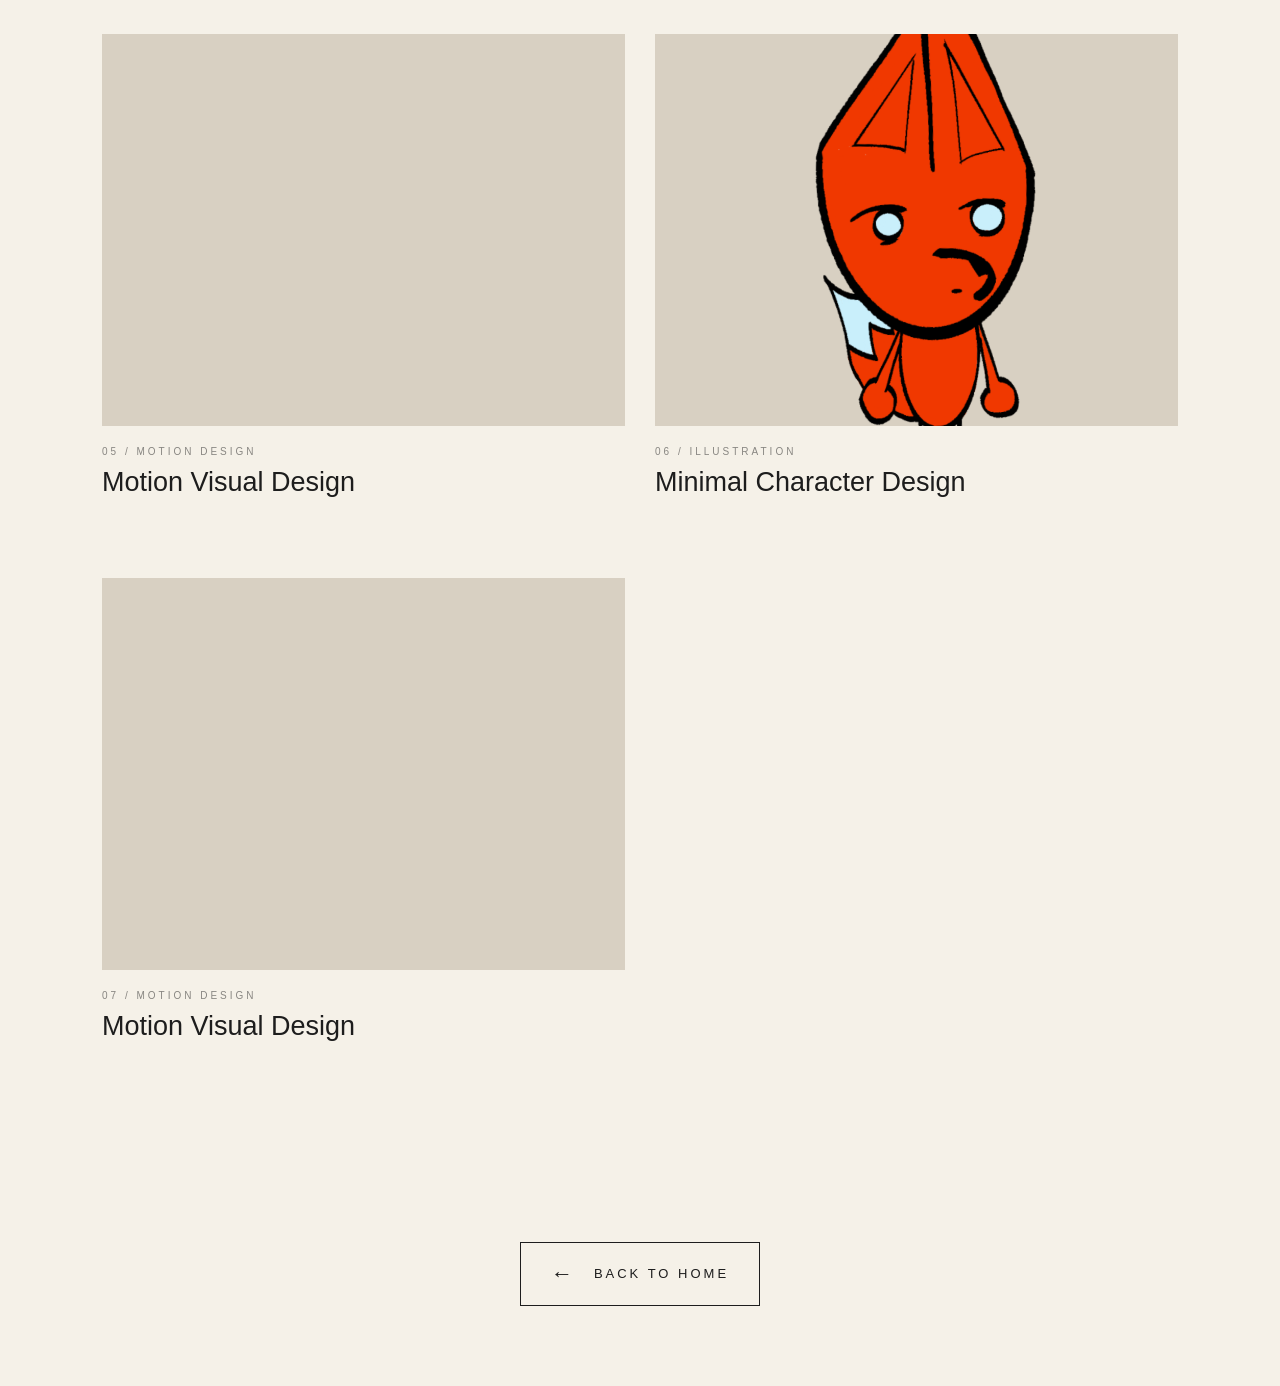
==== commit 560f1bf1: "Add automatic language support to works page" ====
--- a/works.html
+++ b/works.html
@@ -1,647 +1,60 @@
 <!DOCTYPE html>
 <html lang="zh-CN">
-
 <head>
-
-    <meta charset="UTF-8">
-
-    <meta name="viewport"
-          content="width=device-width, initial-scale=1.0">
-
-    <title>My Works - XioHu</title>
-
-    <link rel="stylesheet"
-          href="./css/works.css">
-
-<link rel="icon"
-      type="image/png"
-      href="./png/%E6%9C%AA%E5%91%BD%E5%90%8D%E4%BD%9C%E5%93%81.png">
-
+<meta charset="UTF-8">
+<meta name="viewport" content="width=device-width, initial-scale=1.0">
+<title>My Works - XioHu</title>
+<link rel="stylesheet" href="./css/works.css">
+<link rel="icon" type="image/png" href="./png/%E6%9C%AA%E5%91%BD%E5%90%8D%E4%BD%9C%E5%93%81.png">
 </head>
-
-
 <body>
 
-
-<!-- =====================================================
-     NAVBAR
-===================================================== -->
-
 <header class="navbar">
-
-<a href="./index.html" class="logo">
-    <img src="./png/%E6%9C%AA%E5%91%BD%E5%90%8D%E4%BD%9C%E5%93%81.png" alt="XioHu Logo">
-    <span>MY DESIGN</span>
-</a>
-
-
-    <nav>
-
-        <a href="./index.html#home">
-            首页
-        </a>
-
-        <a href="./index.html#about">
-            关于我
-        </a>
-
-        <a href="./index.html#skills">
-            我的能力
-        </a>
-
-        <a href="./index.html#works">
-            我的作品
-        </a>
-
-        <a href="./index.html#photography">
-            摄影
-        </a>
-
-        <a href="./index.html#contact">
-            联系我
-        </a>
-
-    </nav>
-
+<a href="./index.html" class="logo"><img src="./png/%E6%9C%AA%E5%91%BD%E5%90%8D%E4%BD%9C%E5%93%81.png" alt="XioHu Logo"><span>MY DESIGN</span></a>
+<nav>
+<a href="./index.html#home">首页</a>
+<a href="./index.html#about">关于我</a>
+<a href="./index.html#skills">我的能力</a>
+<a href="./index.html#works">我的作品</a>
+<a href="./index.html#photography">摄影</a>
+<a href="./index.html#contact">联系我</a>
+</nav>
 </header>
 
+<main>
+<section class="works-page">
+<div class="works-heading"><p>ALL MY WORKS</p><h1>我的作品</h1><div class="heading-line"></div></div>
 
-
-<!-- =====================================================
-     MAIN
-===================================================== -->
-
-<main>
-
-
-<section class="works-page">
-
-
-    <!-- =================================================
-         PAGE TITLE
-    ================================================== -->
-
-    <div class="works-heading">
-
-        <p>ALL MY WORKS</p>
-
-        <h1>
-            我的作品
-        </h1>
-
-        <div class="heading-line"></div>
-
-    </div>
-
-
-
-    <!-- =================================================
-         FILTER
-    ================================================== -->
-
-    <div class="work-filter">
-
-        <button
-            class="filter-btn active"
-            data-filter="all"
-            type="button">
-
-            全部
-
-        </button>
-
-
-        <button
-            class="filter-btn"
-            data-filter="brand"
-            type="button">
-
-            品牌设计
-
-        </button>
-
-
-        <button
-            class="filter-btn"
-            data-filter="illustration"
-            type="button">
-
-            插画
-
-        </button>
-
-
-        <button
-            class="filter-btn"
-            data-filter="photo"
-            type="button">
-
-            摄影
-
-        </button>
-
-
-        <button
-            class="filter-btn"
-            data-filter="motion"
-            type="button">
-
-            动画
-
-        </button>
-
-    </div>
-
-
-
-    <!-- =================================================
-         WORK GALLERY
-    ================================================== -->
-
-    <div class="works-gallery">
-
-
-        <!-- =================================================
-             WORK 01
-        ================================================== -->
-
-        <article
-            class="portfolio-card"
-            data-category="brand"
-            data-type="image">
-
-            <div class="portfolio-media">
-
-                <img
-                    src="./png/disign2.png"
-                    alt="品牌视觉设计"
-                    loading="lazy">
-
-                <div class="portfolio-overlay">
-
-                    <div class="overlay-content">
-
-                        <p>
-                            BRAND DESIGN
-                        </p>
-
-                        <h2>
-                            品牌视觉设计
-                        </h2>
-
-                        <span>
-                            Logo、包装以及品牌视觉系统设计。
-                        </span>
-
-                        <div class="view-work">
-                            VIEW WORK ↗
-                        </div>
-
-                    </div>
-
-                </div>
-
-            </div>
-
-
-            <div class="portfolio-info">
-
-                <span>
-                    01 / BRAND DESIGN
-                </span>
-
-                <h3>
-                    品牌视觉设计
-                </h3>
-
-            </div>
-
-        </article>
-
-
-
-        <!-- =================================================
-             WORK 02
-        ================================================== -->
-
-        <article
-            class="portfolio-card"
-            data-category="illustration"
-            data-type="image">
-
-            <div class="portfolio-media illustration-media">
-
-                <img
-                    src="./png/%5B002566%5D.png"
-                    alt="原创角色设计"
-                    loading="lazy">
-
-                <div class="portfolio-overlay">
-
-                    <div class="overlay-content">
-
-                        <p>
-                            ILLUSTRATION
-                        </p>
-
-                        <h2>
-                            原创角色设计
-                        </h2>
-
-                        <span>
-                            原创角色与数字插画作品。
-                        </span>
-
-                        <div class="view-work">
-                            VIEW WORK ↗
-                        </div>
-
-                    </div>
-
-                </div>
-
-            </div>
-
-
-            <div class="portfolio-info">
-
-                <span>
-                    02 / ILLUSTRATION
-                </span>
-
-                <h3>
-                    原创角色设计
-                </h3>
-
-            </div>
-
-        </article>
-
-
-
-        <!-- =================================================
-             WORK 03
-        ================================================== -->
-
-        <article
-            class="portfolio-card"
-            data-category="photo"
-            data-type="image">
-
-            <div class="portfolio-media">
-
-                <img
-                    src="./png/photograph/DSC0238.jpg"
-                    alt="春节摄影"
-                    loading="lazy">
-
-                <div class="portfolio-overlay">
-
-                    <div class="overlay-content">
-
-                        <p>
-                            PHOTOGRAPHY
-                        </p>
-
-                        <h2>
-                            春节摄影
-                        </h2>
-
-                        <span>
-                            生活、环境与人物摄影作品。
-                        </span>
-
-                        <div class="view-work">
-                            VIEW PHOTO ↗
-                        </div>
-
-                    </div>
-
-                </div>
-
-            </div>
-
-
-            <div class="portfolio-info">
-
-                <span>
-                    03 / PHOTOGRAPHY
-                </span>
-
-                <h3>
-                    春节摄影
-                </h3>
-
-            </div>
-
-        </article>
-
-
-
-        <!-- =================================================
-             WORK 04
-        ================================================== -->
-
-        <article
-            class="portfolio-card"
-            data-category="photo"
-            data-type="image">
-
-            <div class="portfolio-media">
-
-                <img
-                    src="./png/photograph/IMG_1667.JPG"
-                    alt="产品摄影"
-                    loading="lazy">
-
-                <div class="portfolio-overlay">
-
-                    <div class="overlay-content">
-
-                        <p>
-                            PHOTOGRAPHY
-                        </p>
-
-                        <h2>
-                            产品摄影
-                        </h2>
-
-                        <span>
-                            产品与商业视觉摄影。
-                        </span>
-
-                        <div class="view-work">
-                            VIEW PHOTO ↗
-                        </div>
-
-                    </div>
-
-                </div>
-
-            </div>
-
-
-            <div class="portfolio-info">
-
-                <span>
-                    04 / PHOTOGRAPHY
-                </span>
-
-                <h3>
-                    产品摄影
-                </h3>
-
-            </div>
-
-        </article>
-
-
-
-        <!-- =================================================
-             WORK 05
-        ================================================== -->
-
-        <article
-            class="portfolio-card"
-            data-category="motion"
-            data-type="video">
-
-            <div class="portfolio-media">
-
-                <video
-                    muted
-                    loop
-                    autoplay
-                    playsinline
-                    preload="metadata">
-
-                    <source
-                        src="./vidio/%E7%BB%98%E7%94%BB%E5%A7%94%E6%89%98_2.mp4"
-                        type="video/mp4">
-
-                    您的浏览器不支持视频播放。
-
-                </video>
-
-
-                <div class="portfolio-overlay">
-
-                    <div class="overlay-content">
-
-                        <p>
-                            MOTION DESIGN
-                        </p>
-
-                        <h2>
-                            动态视觉设计
-                        </h2>
-
-                        <span>
-                            动画、视频编辑与动态视觉作品。
-                        </span>
-
-                        <div class="view-work">
-                            VIEW VIDEO ↗
-                        </div>
-
-                    </div>
-
-                </div>
-
-            </div>
-
-
-            <div class="portfolio-info">
-
-                <span>
-                    05 / MOTION DESIGN
-                </span>
-
-                <h3>
-                    动态视觉设计
-                </h3>
-
-            </div>
-
-        </article>
-        <!-- =================================================
-             WORK 06
-        ================================================== -->
-
-        <article
-            class="portfolio-card"
-            data-category="illustration"
-            data-type="image">
-
-            <div class="portfolio-media">
-
-                <img
-                    src="./png/oc1 (1).png"
-                    alt="极简人物设计"
-                    loading="lazy">
-
-                <div class="portfolio-overlay">
-
-                    <div class="overlay-content">
-
-                        <p>
-                            ILLUSTRATION
-                        </p>
-
-                        <h2>
-                            极简人物设计
-                        </h2>
-
-                        <span>
-                            极简的卡通人物设计
-                        </span>
-
-                        <div class="view-work">
-                            VIEW PHOTO ↗
-                        </div>
-
-                    </div>
-
-                </div>
-
-            </div>
-
-
-            <div class="portfolio-info">
-
-                <span>
-                    06 / PHOTOGRAPHY
-                </span>
-
-                <h3>
-                    极简人物设计
-                </h3>
-
-            </div>
-
-        </article>
-
-        <!-- =================================================
-             WORK 07
-        ================================================== -->
-
-        <article
-            class="portfolio-card"
-            data-category="motion"
-            data-type="video">
-
-            <div class="portfolio-media">
-
-                <video
-                    muted
-                    loop
-                    autoplay
-                    playsinline
-                    preload="metadata">
-
-                    <source
-                        src="./vidio/%E5%A7%94%E6%89%98%202.mp4"
-                        type="video/mp4">
-
-                    您的浏览器不支持视频播放。
-
-                </video>
-
-
-                <div class="portfolio-overlay">
-
-                    <div class="overlay-content">
-
-                        <p>
-                            MOTION DESIGN
-                        </p>
-
-                        <h2>
-                            动态视觉设计
-                        </h2>
-
-                        <span>
-                            动画、视频编辑与动态视觉作品。
-                        </span>
-
-                        <div class="view-work">
-                            VIEW VIDEO ↗
-                        </div>
-
-                    </div>
-
-                </div>
-
-            </div>
-
-
-            <div class="portfolio-info">
-
-                <span>
-                    07 / MOTION DESIGN
-                </span>
-
-                <h3>
-                    动态视觉设计
-                </h3>
-
-            </div>
-
-        </article>
-
-        
-    </div>
-
-</section>
-
-    </main>
- 
-<!-- =====================================================
-     LIGHTBOX
-===================================================== -->
-
-<div
-    class="work-lightbox"
-    id="workLightbox"
-    aria-hidden="true">
-
-    <button
-        class="lightbox-close"
-        id="lightboxClose"
-        type="button"
-        aria-label="关闭">
-
-        ×
-
-    </button>
-
-
-    <div
-        class="lightbox-inner"
-        id="lightboxInner">
-
-    </div>
-
+<div class="work-filter">
+<button class="filter-btn active" data-filter="all" type="button">全部</button>
+<button class="filter-btn" data-filter="brand" type="button">品牌设计</button>
+<button class="filter-btn" data-filter="illustration" type="button">插画</button>
+<button class="filter-btn" data-filter="photo" type="button">摄影</button>
+<button class="filter-btn" data-filter="motion" type="button">动画</button>
 </div>
 
+<div class="works-gallery">
+<article class="portfolio-card" data-category="brand" data-type="image"><div class="portfolio-media"><img src="./png/disign2.png" alt="品牌视觉设计" loading="lazy"><div class="portfolio-overlay"><div class="overlay-content"><p>BRAND DESIGN</p><h2>品牌视觉设计</h2><span>品牌 Logo、包装以及视觉系统设计。</span><div class="view-work">VIEW WORK ↗</div></div></div></div><div class="portfolio-info"><span>01 / BRAND DESIGN</span><h3>品牌视觉设计</h3></div></article>
 
+<article class="portfolio-card" data-category="illustration" data-type="image"><div class="portfolio-media illustration-media"><img src="./png/%5B002566%5D.png" alt="原创角色设计" loading="lazy"><div class="portfolio-overlay"><div class="overlay-content"><p>ILLUSTRATION</p><h2>原创角色设计</h2><span>原创角色与数字插画作品。</span><div class="view-work">VIEW WORK ↗</div></div></div></div><div class="portfolio-info"><span>02 / ILLUSTRATION</span><h3>原创角色设计</h3></div></article>
 
-<!-- =====================================================
-     FOOTER
-===================================================== -->
+<article class="portfolio-card" data-category="photo" data-type="image"><div class="portfolio-media"><img src="./png/photograph/DSC0238.jpg" alt="春节摄影" loading="lazy"><div class="portfolio-overlay"><div class="overlay-content"><p>PHOTOGRAPHY</p><h2>春节摄影</h2><span>生活、环境与人物摄影作品。</span><div class="view-work">VIEW PHOTO ↗</div></div></div></div><div class="portfolio-info"><span>03 / PHOTOGRAPHY</span><h3>春节摄影</h3></div></article>
 
-<footer class="works-footer">
+<article class="portfolio-card" data-category="photo" data-type="image"><div class="portfolio-media"><img src="./png/photograph/IMG_1667.JPG" alt="产品摄影" loading="lazy"><div class="portfolio-overlay"><div class="overlay-content"><p>PHOTOGRAPHY</p><h2>产品摄影</h2><span>产品与商业视觉摄影。</span><div class="view-work">VIEW PHOTO ↗</div></div></div></div><div class="portfolio-info"><span>04 / PHOTOGRAPHY</span><h3>产品摄影</h3></div></article>
 
-    <a href="./index.html" class="back-home">
-        <span class="back-arrow">←</span>
-        <span>BACK TO HOME</span>
-    </a>
+<article class="portfolio-card" data-category="motion" data-type="video"><div class="portfolio-media"><video muted loop autoplay playsinline preload="metadata"><source src="./vidio/%E7%BB%98%E7%94%BB%E5%A7%94%E6%89%98_2.mp4" type="video/mp4">您的浏览器不支持视频播放。</video><div class="portfolio-overlay"><div class="overlay-content"><p>MOTION DESIGN</p><h2>动态视觉设计</h2><span>动画、视频编辑与动态视觉作品。</span><div class="view-work">VIEW VIDEO ↗</div></div></div></div><div class="portfolio-info"><span>05 / MOTION DESIGN</span><h3>动态视觉设计</h3></div></article>
 
-</footer>
+<article class="portfolio-card" data-category="illustration" data-type="image"><div class="portfolio-media"><img src="./png/oc1 (1).png" alt="极简人物设计" loading="lazy"><div class="portfolio-overlay"><div class="overlay-content"><p>ILLUSTRATION</p><h2>极简人物设计</h2><span>极简的卡通人物设计</span><div class="view-work">VIEW PHOTO ↗</div></div></div></div><div class="portfolio-info"><span>06 / ILLUSTRATION</span><h3>极简人物设计</h3></div></article>
 
+<article class="portfolio-card" data-category="motion" data-type="video"><div class="portfolio-media"><video muted loop autoplay playsinline preload="metadata"><source src="./vidio/%E5%A7%94%E6%89%98%202.mp4" type="video/mp4">您的浏览器不支持视频播放。</video><div class="portfolio-overlay"><div class="overlay-content"><p>MOTION DESIGN</p><h2>动态视觉设计</h2><span>动画、视频编辑与动态视觉作品。</span><div class="view-work">VIEW VIDEO ↗</div></div></div></div><div class="portfolio-info"><span>07 / MOTION DESIGN</span><h3>动态视觉设计</h3></div></article>
+</div>
+</section>
+</main>
+
+<div class="work-lightbox" id="workLightbox" aria-hidden="true"><button class="lightbox-close" id="lightboxClose" type="button" aria-label="关闭">×</button><div class="lightbox-inner" id="lightboxInner"></div></div>
+<footer class="works-footer"><a href="./index.html" class="back-home"><span class="back-arrow">←</span><span>BACK TO HOME</span></a></footer>
 
 <script src="./js/works.js"></script>
-
+<script src="./js/i18n.js"></script>
 </body>
-
 </html>
